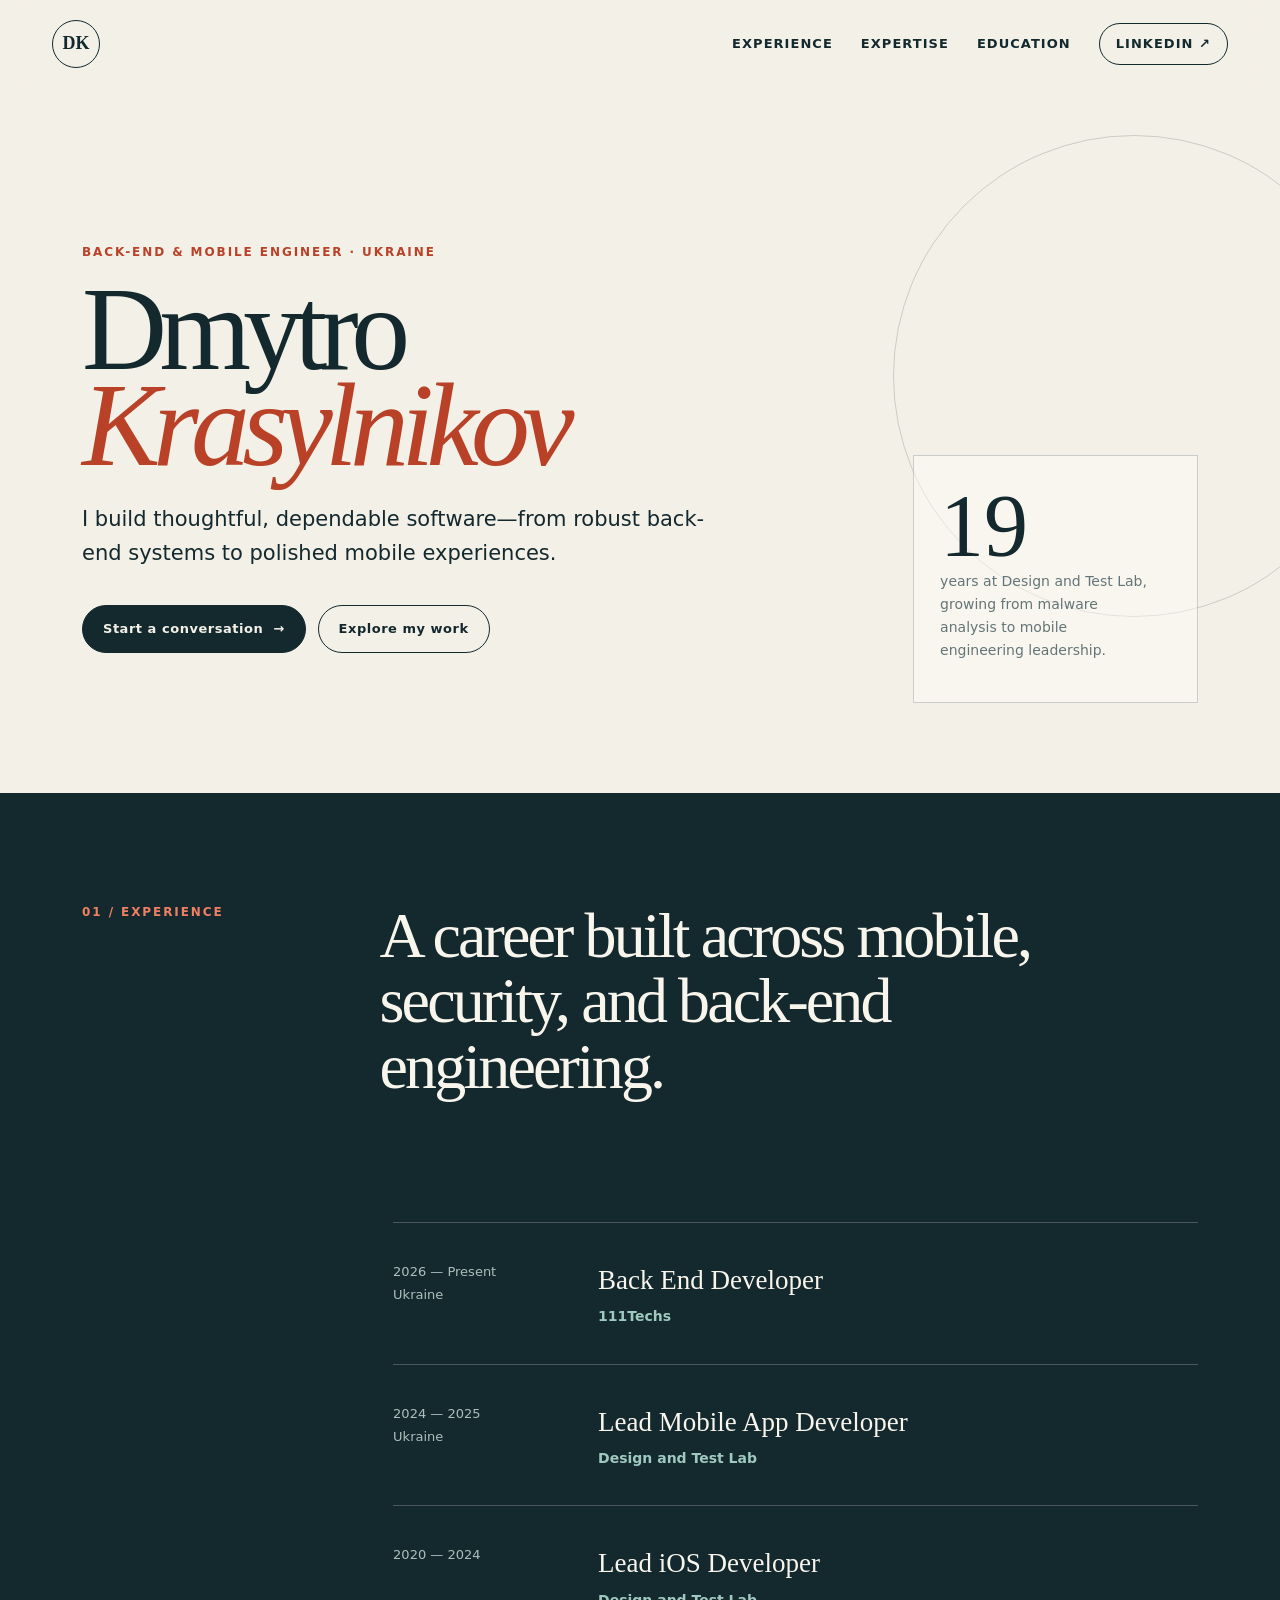
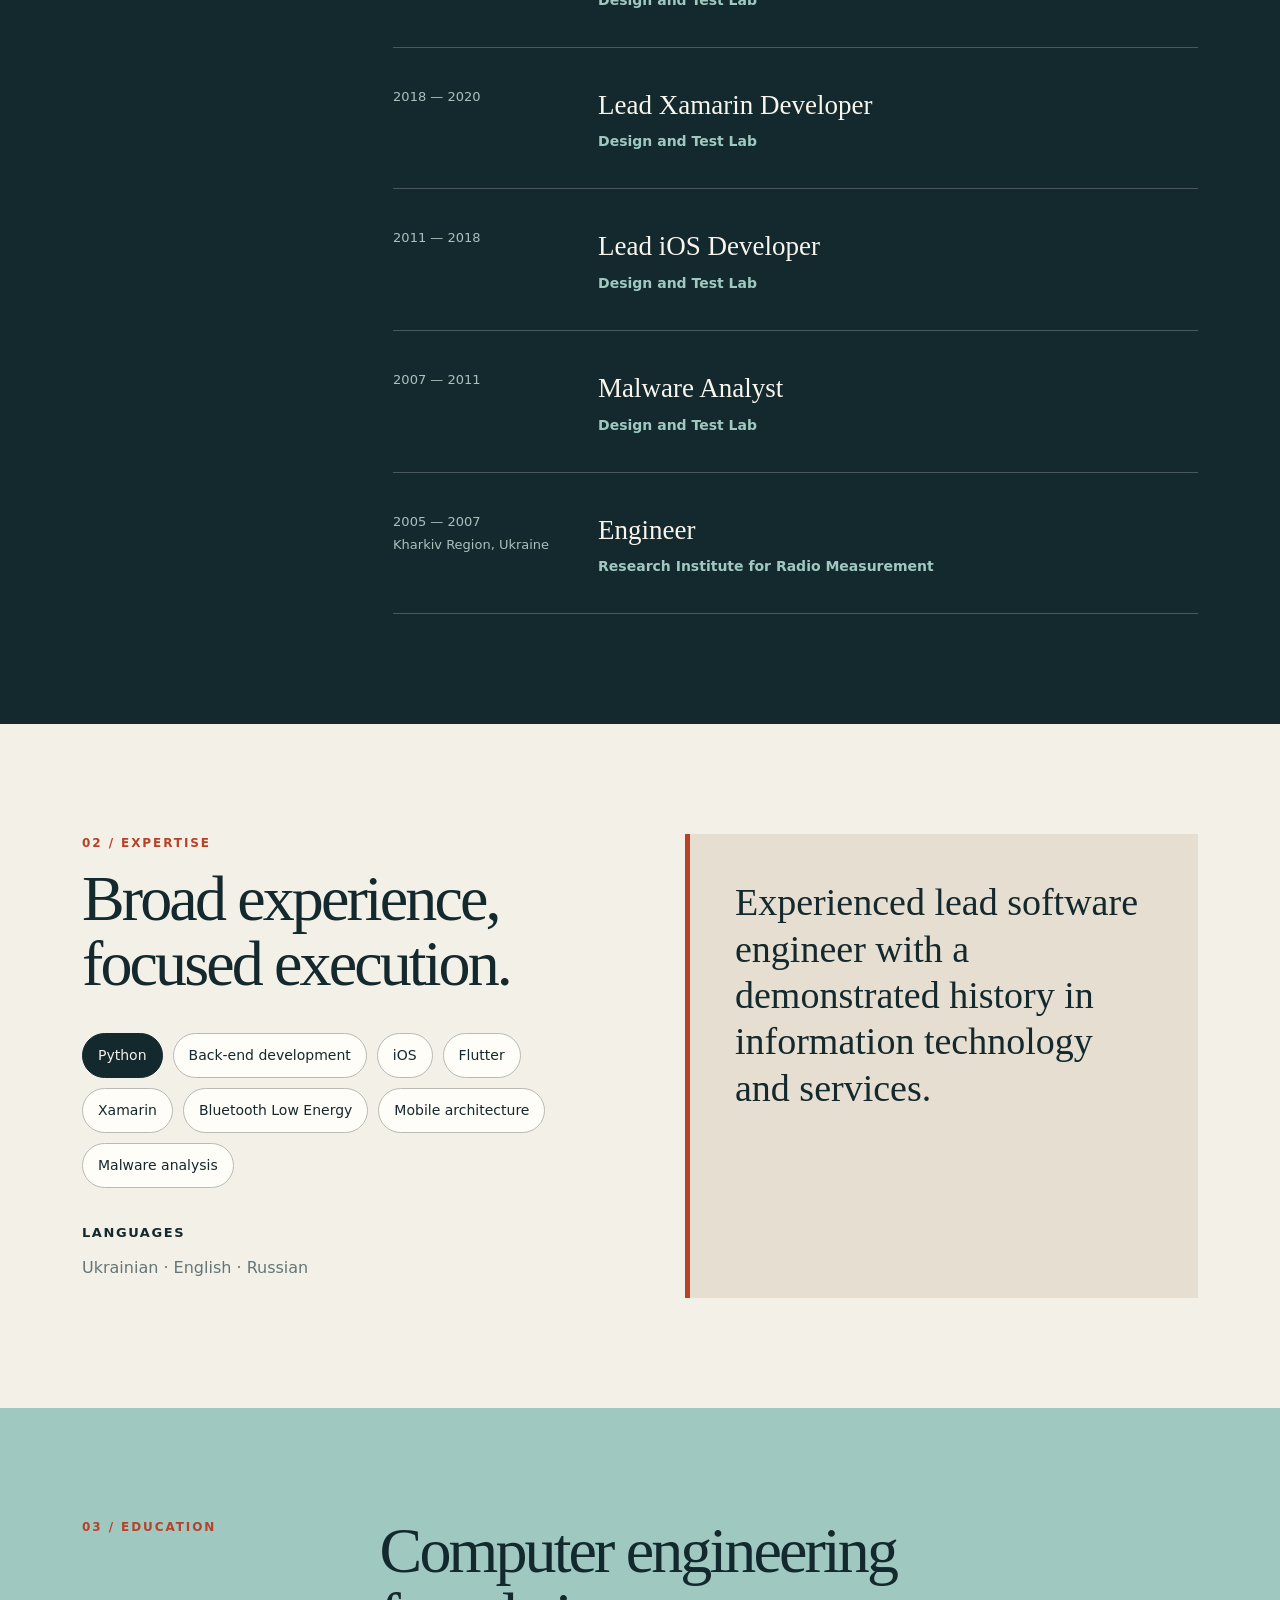
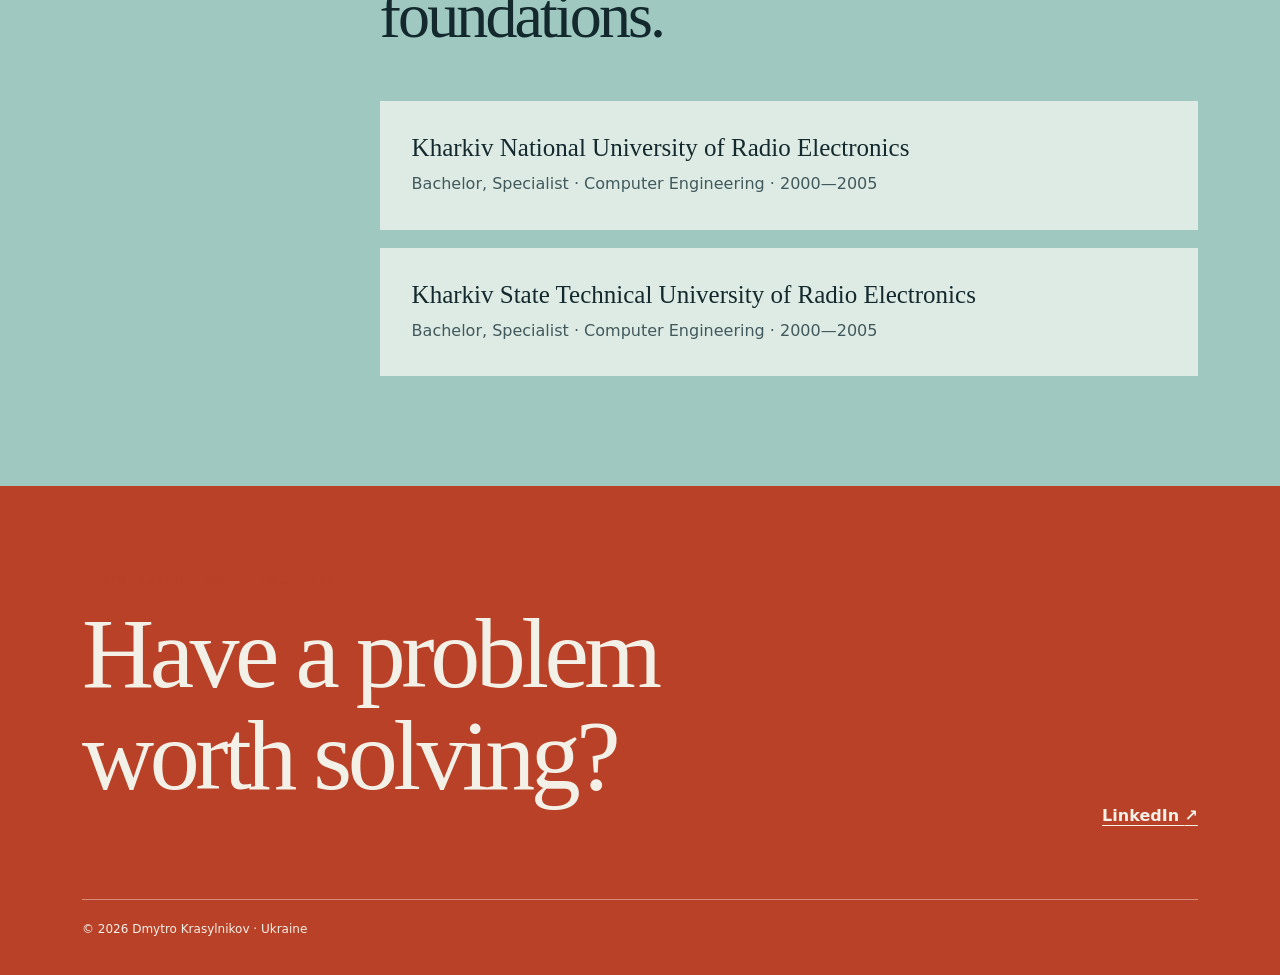
==== index.html @ 6c2ff536 "Remove private contact details" ====
<!doctype html>
<html lang="en">
<head>
  <meta charset="utf-8">
  <meta name="viewport" content="width=device-width, initial-scale=1">
  <meta name="description" content="Dmytro Krasylnikov — backend and mobile software engineer with more than two decades of experience.">
  <meta name="theme-color" content="#f3f0e8">
  <meta property="og:title" content="Dmytro Krasylnikov — Software Engineer">
  <meta property="og:description" content="Backend and mobile software engineer building dependable products and teams.">
  <meta property="og:type" content="website">
  <title>Dmytro Krasylnikov — Software Engineer</title>
  <style>
    :root {
      --ink: #14292d;
      --muted: #647578;
      --paper: #f3f0e8;
      --card: #fffdf7;
      --accent: #b84127;
      --accent-bright: #ef8064;
      --aqua: #9fc9c0;
      --line: #d9d7ce;
      --display: Georgia, "Times New Roman", serif;
      --body: Inter, ui-sans-serif, system-ui, -apple-system, BlinkMacSystemFont, "Segoe UI", sans-serif;
    }

    * { box-sizing: border-box; }
    html { scroll-behavior: smooth; }
    body {
      margin: 0;
      color: var(--ink);
      background: var(--paper);
      font-family: var(--body);
      line-height: 1.65;
    }
    ::selection { color: var(--paper); background: var(--ink); }
    a { color: inherit; }
    a:focus-visible { outline: 3px solid var(--accent); outline-offset: 4px; }
    .skip-link {
      position: fixed;
      z-index: 10;
      top: 12px;
      left: 12px;
      padding: 10px 16px;
      color: var(--paper);
      background: var(--ink);
      transform: translateY(-160%);
      transition: transform .2s ease;
    }
    .skip-link:focus { transform: translateY(0); }

    .site-header {
      position: sticky;
      z-index: 5;
      top: 0;
      display: flex;
      align-items: center;
      justify-content: space-between;
      max-width: 1240px;
      margin: auto;
      padding: 20px 32px;
      background: rgba(243, 240, 232, .88);
      border-bottom: 1px solid transparent;
      backdrop-filter: blur(14px);
      -webkit-backdrop-filter: blur(14px);
    }
    .monogram {
      display: grid;
      width: 48px;
      height: 48px;
      place-items: center;
      border: 1px solid var(--ink);
      border-radius: 50%;
      font-family: var(--display);
      font-size: 18px;
      font-weight: 700;
      text-decoration: none;
    }
    .monogram, nav a, .button, .footer-links a { transition: color .2s ease, background-color .2s ease, border-color .2s ease, transform .2s ease; }
    .monogram:hover { color: var(--paper); background: var(--ink); transform: rotate(-6deg); }
    nav { display: flex; align-items: center; gap: 28px; }
    nav a { font-size: 13px; font-weight: 700; letter-spacing: .08em; text-decoration: none; text-transform: uppercase; }
    nav a:not(.profile-link):hover { color: var(--accent); }
    .profile-link { padding: 9px 16px; border: 1px solid var(--ink); border-radius: 999px; }
    .profile-link:hover { color: var(--paper); background: var(--ink); }

    main { overflow: hidden; }
    section[id] { scroll-margin-top: 90px; }
    .hero {
      position: relative;
      display: grid;
      grid-template-columns: minmax(0, 1.45fr) minmax(280px, .55fr);
      gap: 80px;
      max-width: 1180px;
      min-height: 670px;
      margin: 34px auto 0;
      padding: 70px 32px 90px;
      align-items: center;
    }
    .hero::before {
      position: absolute;
      z-index: -1;
      top: 12px;
      right: -145px;
      width: 480px;
      height: 480px;
      border: 1px solid rgba(20, 41, 45, .18);
      border-radius: 50%;
      content: "";
    }
    .eyebrow { margin: 0 0 18px; color: var(--accent); font-size: 12px; font-weight: 800; letter-spacing: .16em; text-transform: uppercase; }
    h1, h2, h3, p { margin-top: 0; }
    h1 {
      max-width: 850px;
      margin-bottom: 28px;
      font-family: var(--display);
      font-size: clamp(58px, 9.2vw, 126px);
      font-weight: 400;
      letter-spacing: -.065em;
      line-height: .82;
    }
    h1 span { display: block; color: var(--accent); font-style: italic; }
    .intro { max-width: 650px; margin-bottom: 34px; font-size: clamp(17px, 2vw, 21px); }
    .hero-actions { display: flex; flex-wrap: wrap; gap: 12px; }
    .button {
      display: inline-flex;
      align-items: center;
      gap: 10px;
      min-height: 48px;
      padding: 0 20px;
      border: 1px solid var(--ink);
      border-radius: 999px;
      font-size: 13px;
      font-weight: 800;
      letter-spacing: .04em;
      text-decoration: none;
    }
    .button.primary { color: var(--paper); background: var(--ink); }
    .button:hover { color: var(--paper); background: var(--accent); border-color: var(--accent); transform: translateY(-2px); }
    .button.primary:hover { background: var(--accent); border-color: var(--accent); }
    .hero-note { align-self: end; padding: 26px; border: 1px solid rgba(20, 41, 45, .2); background: rgba(255, 253, 247, .45); }
    .hero-note .number { display: block; font-family: var(--display); font-size: 88px; line-height: 1; }
    .hero-note p { max-width: 210px; color: var(--muted); font-size: 14px; }

    .band { background: var(--ink); color: #f8f5ed; }
    .section { max-width: 1180px; margin: auto; padding: 110px 32px; }
    .section-heading { display: grid; grid-template-columns: .45fr 1.55fr; gap: 60px; margin-bottom: 70px; }
    .section-label { color: var(--accent); font-size: 12px; font-weight: 800; letter-spacing: .16em; text-transform: uppercase; }
    .band .section-label { color: var(--accent-bright); }
    h2 { max-width: 770px; font-family: var(--display); font-size: clamp(38px, 5vw, 68px); font-weight: 400; letter-spacing: -.045em; line-height: 1.02; }

    .timeline { margin-left: calc(22.5% + 60px); }
    .job {
      display: grid;
      grid-template-columns: 175px 1fr;
      gap: 30px;
      padding: 35px 0;
      border-top: 1px solid rgba(255,255,255,.22);
    }
    .job:last-child { border-bottom: 1px solid rgba(255,255,255,.22); }
    .job h3, .school h3 { text-wrap: balance; }
    .job time, .job .place { color: #abc0bd; font-size: 13px; }
    .job h3 { margin-bottom: 3px; font-family: var(--display); font-size: 27px; font-weight: 400; }
    .job p { margin-bottom: 0; color: #c7d2cf; }
    .job .company { color: var(--aqua); font-size: 14px; font-weight: 700; }

    .expertise { display: grid; grid-template-columns: 1fr 1fr; gap: 90px; }
    .expertise h2 { margin-bottom: 36px; }
    .skill-list { display: flex; flex-wrap: wrap; gap: 10px; padding: 0; list-style: none; }
    .skill-list li { padding: 10px 15px; border: 1px solid #b7bbb4; border-radius: 999px; background: var(--card); font-size: 14px; }
    .skill-list li:first-child { color: var(--paper); background: var(--ink); border-color: var(--ink); }
    .quote { padding: 45px; border-left: 5px solid var(--accent); background: #e6ded1; }
    .quote p { margin: 0; font-family: var(--display); font-size: clamp(24px, 3vw, 38px); line-height: 1.22; }
    .languages { margin-top: 34px; }
    .languages h3 { margin-bottom: 12px; font-size: 13px; letter-spacing: .12em; text-transform: uppercase; }
    .languages p { color: var(--muted); }

    .education { background: var(--aqua); }
    .education-grid { display: grid; grid-template-columns: .45fr 1.55fr; gap: 60px; }
    .schools { display: grid; gap: 18px; }
    .school { padding: 32px; background: rgba(255,253,247,.65); }
    .school h3 { margin-bottom: 8px; font-family: var(--display); font-size: 25px; font-weight: 400; line-height: 1.2; }
    .school p { margin-bottom: 0; color: #42595c; }

    footer { padding: 85px 32px 35px; color: var(--paper); background: var(--accent); }
    .footer-inner { display: grid; grid-template-columns: 1fr auto; gap: 50px; max-width: 1116px; margin: auto; align-items: end; }
    footer h2 { max-width: 780px; margin-bottom: 22px; font-size: clamp(48px, 8vw, 100px); }
    .footer-links { display: grid; gap: 12px; text-align: right; }
    .footer-links a { font-weight: 700; text-underline-offset: 4px; }
    .footer-links a:hover { text-decoration-thickness: 3px; }
    .copyright { max-width: 1116px; margin: 70px auto 0; padding-top: 20px; border-top: 1px solid rgba(255,255,255,.4); font-size: 12px; }

    @media (max-width: 760px) {
      .site-header { padding: 20px; }
      nav a:not(.profile-link) { display: none; }
      .hero { grid-template-columns: 1fr; gap: 24px; min-height: auto; margin-top: 0; padding: 65px 20px 80px; }
      .hero::before { top: 40px; right: -270px; }
      h1 { font-size: clamp(55px, 21vw, 86px); }
      .hero-note { display: flex; align-items: center; gap: 18px; padding: 20px; }
      .hero-note .number { font-size: 65px; }
      .hero-note p { margin: 0; }
      .section { padding: 75px 20px; }
      .section-heading, .education-grid, .expertise { grid-template-columns: 1fr; gap: 22px; }
      .timeline { margin-left: 0; }
      .job { grid-template-columns: 1fr; gap: 8px; }
      .quote { padding: 30px; }
      footer { padding-inline: 20px; }
      .footer-inner { grid-template-columns: 1fr; }
      .footer-links { text-align: left; }
    }

    @media (prefers-reduced-motion: reduce) {
      html { scroll-behavior: auto; }
      *, *::before, *::after { transition-duration: .01ms !important; }
    }

    @media (prefers-contrast: more) {
      :root { --muted: #42575a; --line: #9b9d96; }
      .hero-note, .skill-list li, .profile-link { border-width: 2px; }
    }

    @media print {
      @page { margin: 16mm; }
      body { color: #000; background: #fff; font-size: 10pt; }
      .site-header, .hero-actions, footer { display: none; }
      .hero, .section { max-width: none; min-height: 0; padding: 18px 0; }
      .hero { grid-template-columns: 1fr auto; margin: 0; }
      .hero::before { display: none; }
      h1 { font-size: 52pt; }
      h2 { font-size: 25pt; }
      .band, .education { color: #000; background: #fff; }
      .section-heading { margin-bottom: 20px; }
      .job { break-inside: avoid; padding: 12px 0; border-color: #aaa; }
      .job time, .job .place, .job p, .job .company { color: #222; }
      .quote, .school { break-inside: avoid; background: #eee; }
    }
  </style>
</head>
<body>
  <a class="skip-link" href="#main-content">Skip to main content</a>
  <header class="site-header">
    <a class="monogram" href="#main-content" aria-label="Back to top">DK</a>
    <nav aria-label="Primary navigation">
      <a href="#experience">Experience</a>
      <a href="#expertise">Expertise</a>
      <a href="#education">Education</a>
      <a class="profile-link" href="https://www.linkedin.com/in/dmytro-krasylnikov-5a0763a7" rel="me">LinkedIn ↗</a>
    </nav>
  </header>

  <main id="main-content">
    <section class="hero" aria-labelledby="hero-title">
      <div>
        <p class="eyebrow">Back-end &amp; mobile engineer · Ukraine</p>
        <h1 id="hero-title">Dmytro <span>Krasylnikov</span></h1>
        <p class="intro">I build thoughtful, dependable software—from robust back-end systems to polished mobile experiences.</p>
        <div class="hero-actions">
          <a class="button primary" href="https://www.linkedin.com/in/dmytro-krasylnikov-5a0763a7">Start a conversation <span aria-hidden="true">→</span></a>
          <a class="button" href="#experience">Explore my work</a>
        </div>
      </div>
      <aside class="hero-note" aria-label="Years of experience">
        <span class="number" aria-hidden="true">19</span>
        <p>years at Design and Test Lab, growing from malware analysis to mobile engineering leadership.</p>
      </aside>
    </section>

    <section class="band" id="experience" aria-labelledby="experience-title">
      <div class="section">
        <div class="section-heading">
          <p class="section-label">01 / Experience</p>
          <h2 id="experience-title">A career built across mobile, security, and back-end engineering.</h2>
        </div>
        <div class="timeline">
          <article class="job">
            <div><time datetime="2026-01">2026 — Present</time><div class="place">Ukraine</div></div>
            <div><h3>Back End Developer</h3><p class="company">111Techs</p></div>
          </article>
          <article class="job">
            <div><time datetime="2024-01">2024 — 2025</time><div class="place">Ukraine</div></div>
            <div><h3>Lead Mobile App Developer</h3><p class="company">Design and Test Lab</p></div>
          </article>
          <article class="job">
            <div><time datetime="2020-06">2020 — 2024</time></div>
            <div><h3>Lead iOS Developer</h3><p class="company">Design and Test Lab</p></div>
          </article>
          <article class="job">
            <div><time datetime="2018-11">2018 — 2020</time></div>
            <div><h3>Lead Xamarin Developer</h3><p class="company">Design and Test Lab</p></div>
          </article>
          <article class="job">
            <div><time datetime="2011-08">2011 — 2018</time></div>
            <div><h3>Lead iOS Developer</h3><p class="company">Design and Test Lab</p></div>
          </article>
          <article class="job">
            <div><time datetime="2007-01">2007 — 2011</time></div>
            <div><h3>Malware Analyst</h3><p class="company">Design and Test Lab</p></div>
          </article>
          <article class="job">
            <div><time datetime="2005-08">2005 — 2007</time><div class="place">Kharkiv Region, Ukraine</div></div>
            <div><h3>Engineer</h3><p class="company">Research Institute for Radio Measurement</p></div>
          </article>
        </div>
      </div>
    </section>

    <section class="section expertise" id="expertise" aria-labelledby="expertise-title">
      <div>
        <p class="section-label">02 / Expertise</p>
        <h2 id="expertise-title">Broad experience, focused execution.</h2>
        <ul class="skill-list" aria-label="Top skills">
          <li>Python</li><li>Back-end development</li><li>iOS</li><li>Flutter</li><li>Xamarin</li><li>Bluetooth Low Energy</li><li>Mobile architecture</li><li>Malware analysis</li>
        </ul>
        <div class="languages">
          <h3>Languages</h3>
          <p>Ukrainian · English · Russian</p>
        </div>
      </div>
      <div class="quote" aria-label="Professional summary">
        <p>Experienced lead software engineer with a demonstrated history in information technology and services.</p>
      </div>
    </section>

    <section class="education" id="education" aria-labelledby="education-title">
      <div class="section education-grid">
        <p class="section-label">03 / Education</p>
        <div>
          <h2 id="education-title">Computer engineering foundations.</h2>
          <div class="schools">
            <article class="school">
              <h3>Kharkiv National University of Radio Electronics</h3>
              <p>Bachelor, Specialist · Computer Engineering · 2000—2005</p>
            </article>
            <article class="school">
              <h3>Kharkiv State Technical University of Radio Electronics</h3>
              <p>Bachelor, Specialist · Computer Engineering · 2000—2005</p>
            </article>
          </div>
        </div>
      </div>
    </section>
  </main>

  <footer>
    <div class="footer-inner">
      <div>
        <p class="section-label">Let’s build something solid.</p>
        <h2>Have a problem worth solving?</h2>
      </div>
      <div class="footer-links">
        <a href="https://www.linkedin.com/in/dmytro-krasylnikov-5a0763a7" rel="me">LinkedIn <span aria-hidden="true">↗</span></a>
      </div>
    </div>
    <p class="copyright">© 2026 Dmytro Krasylnikov · Ukraine</p>
  </footer>
</body>
</html>
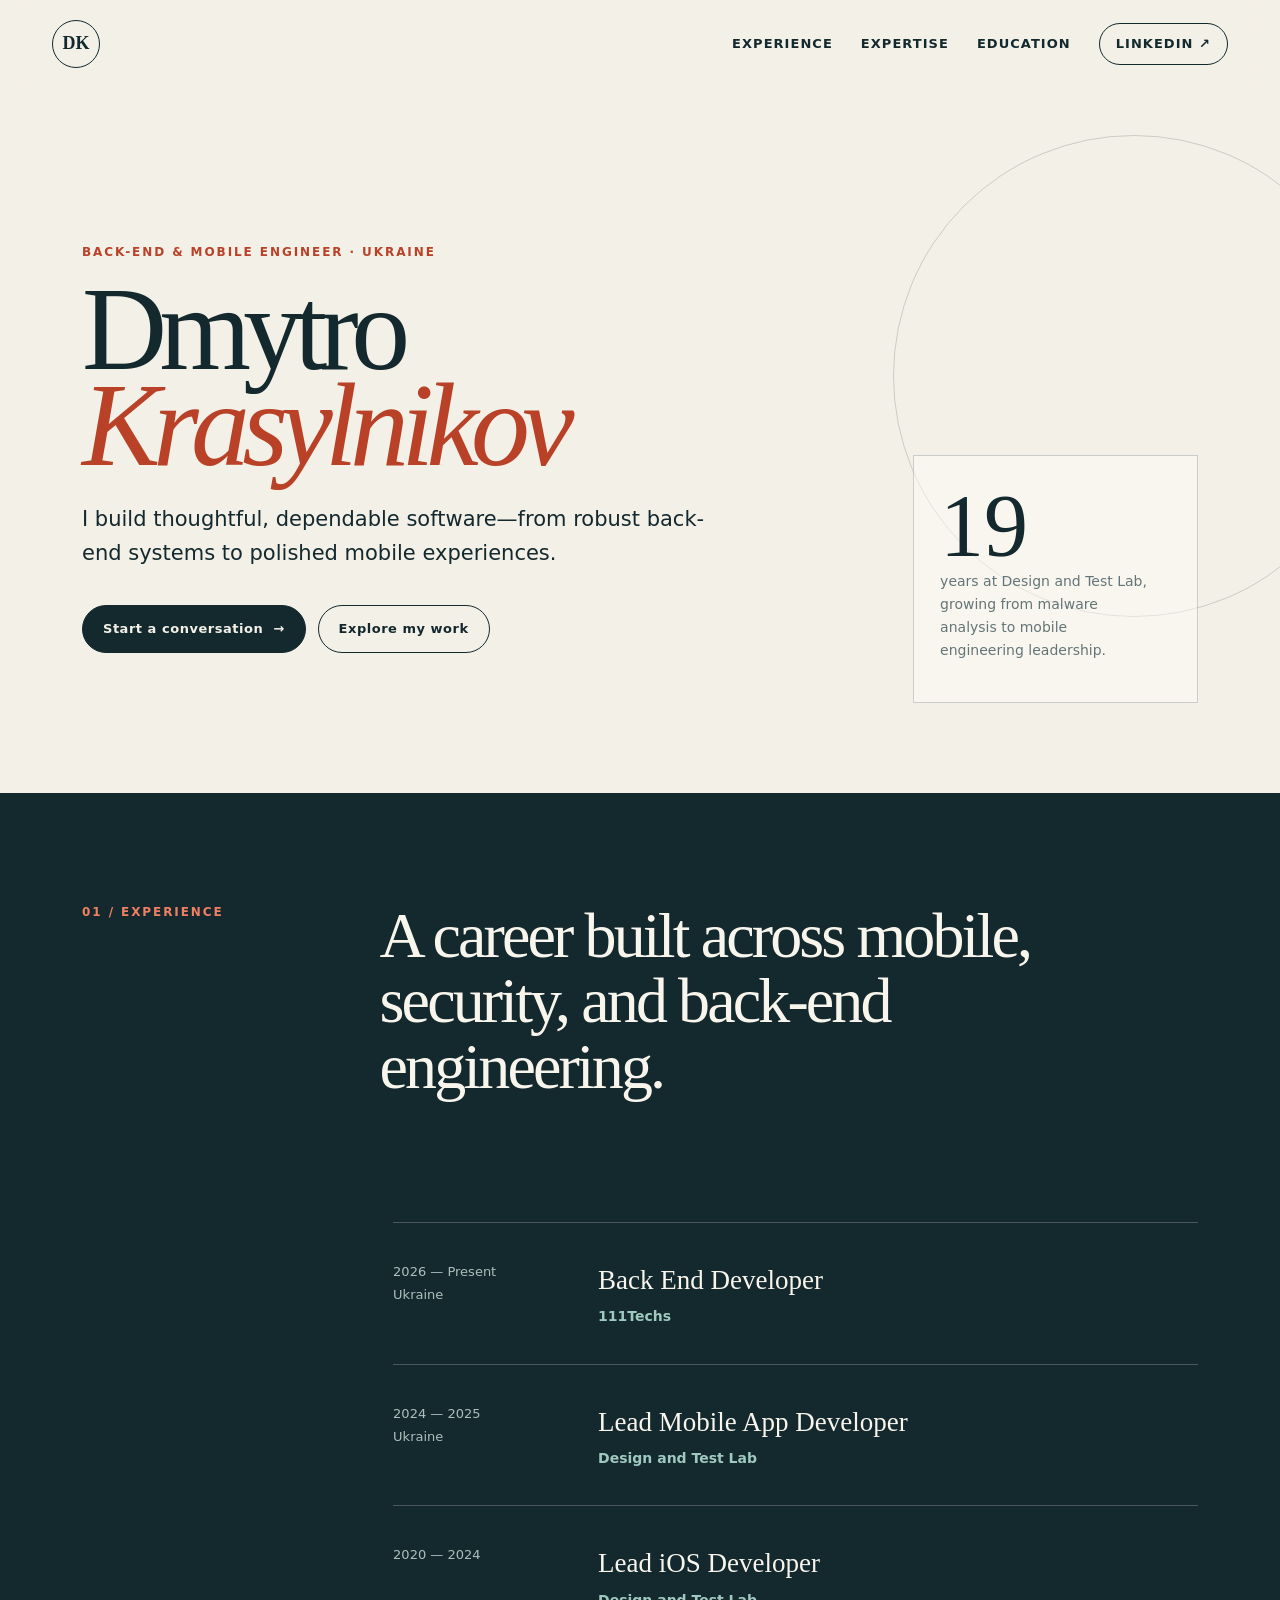
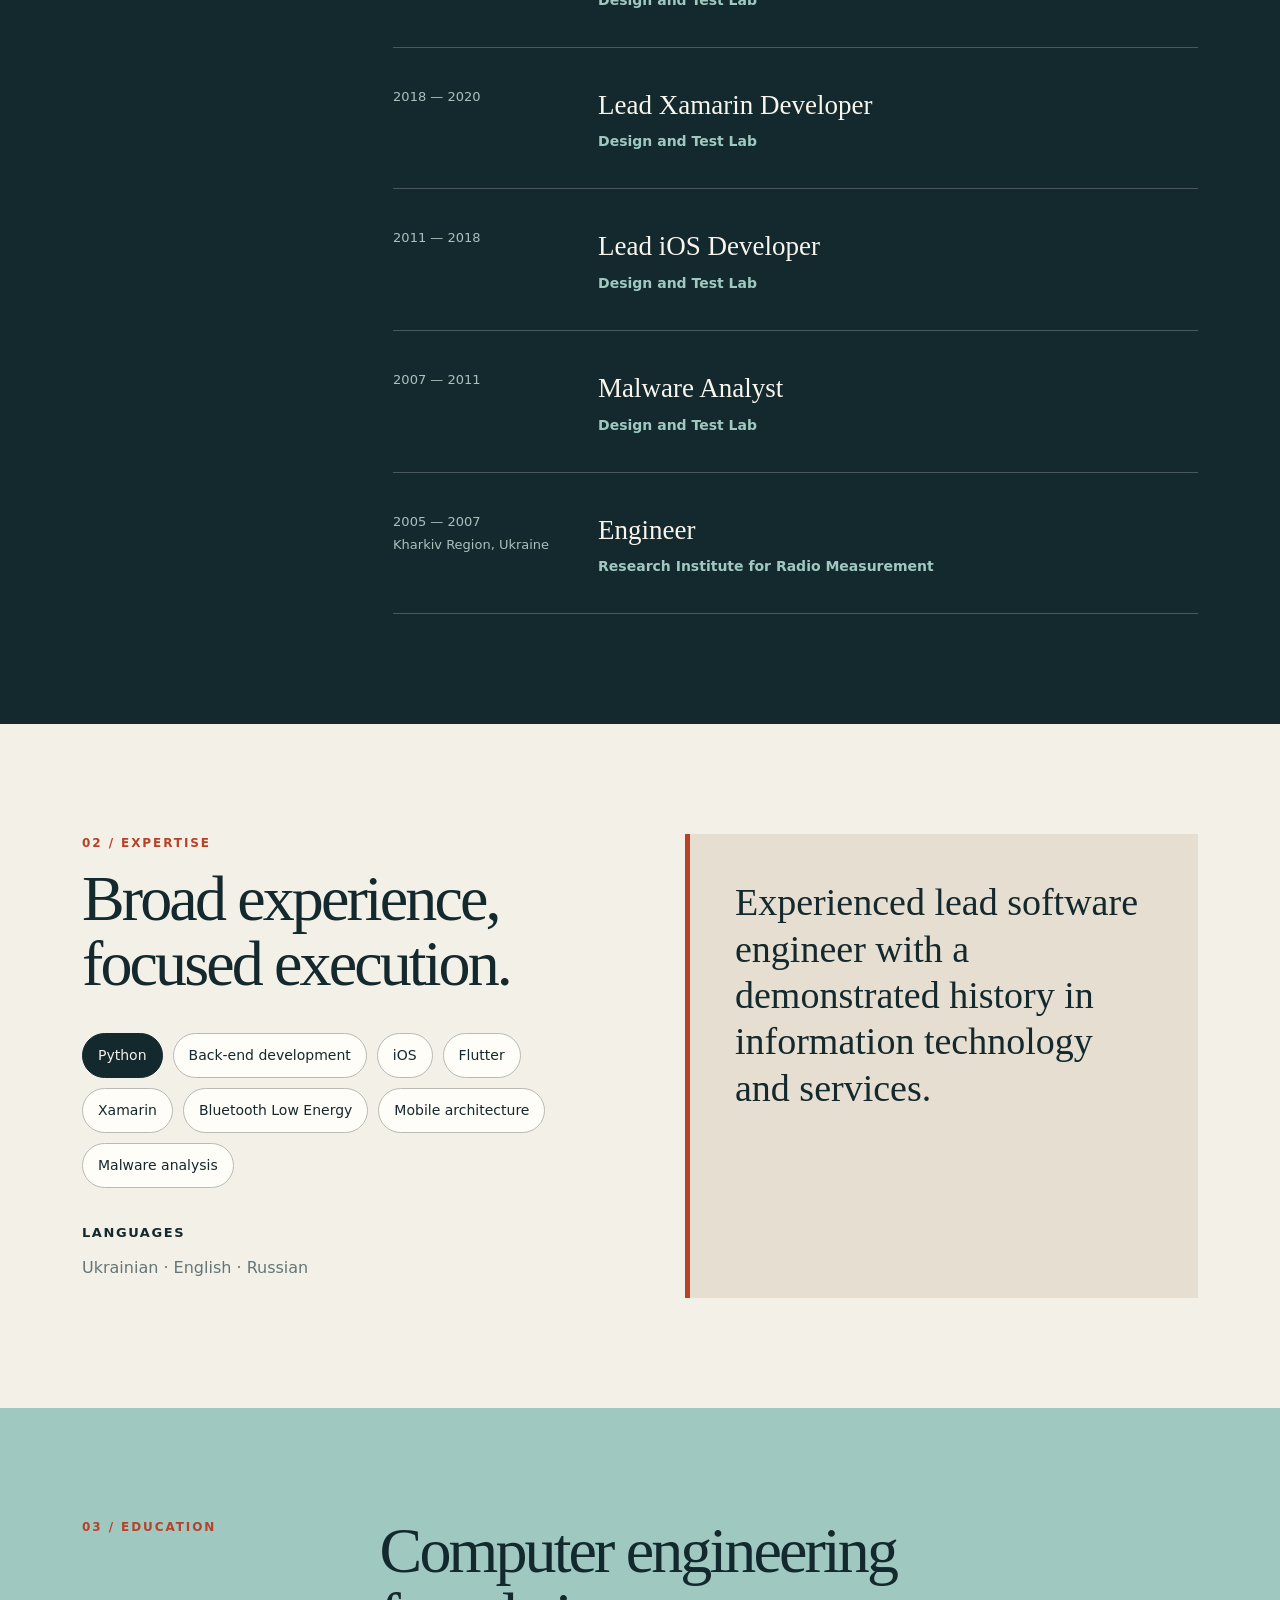
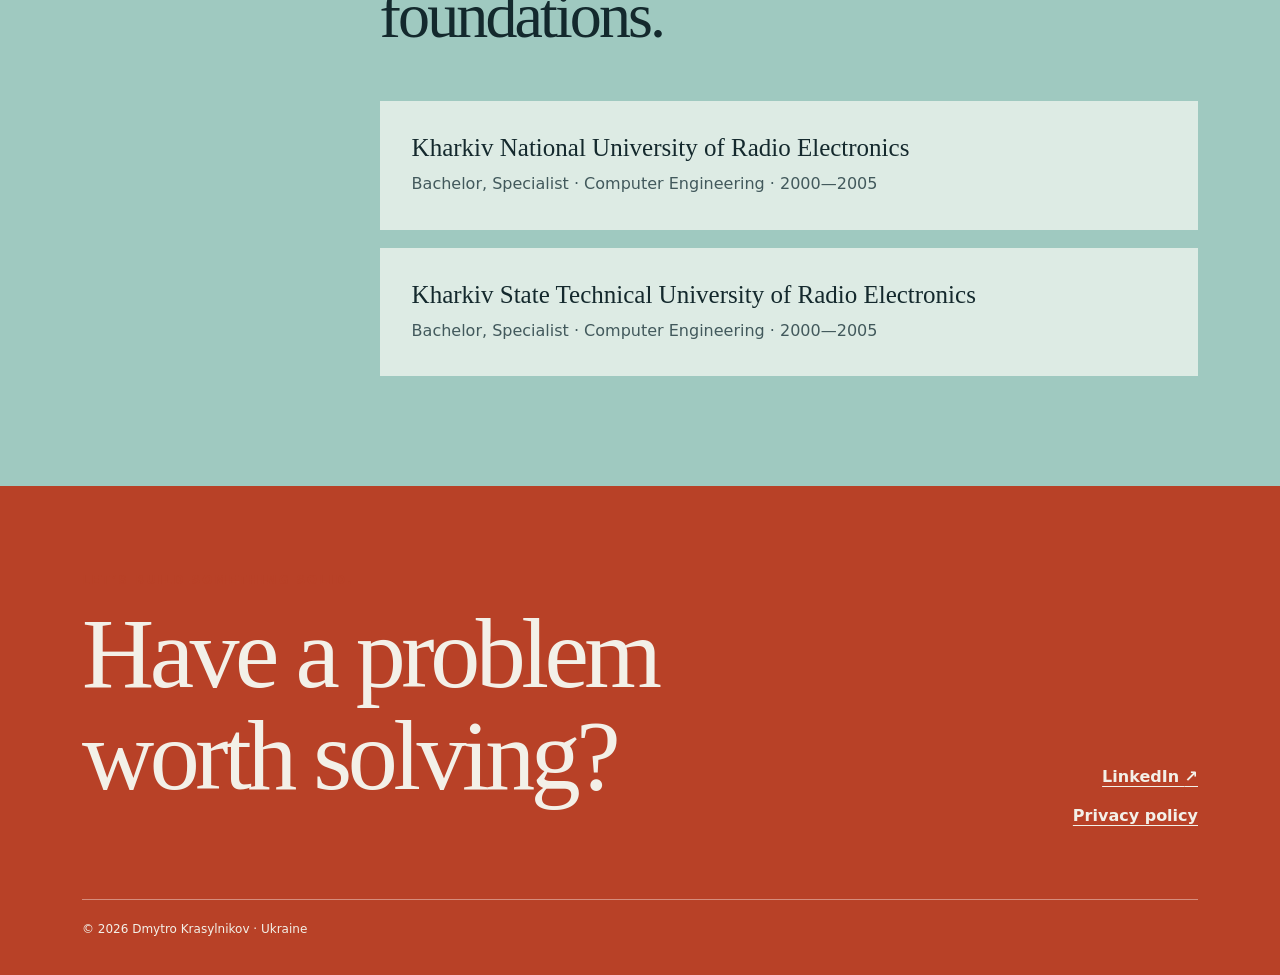
==== commit 49774d90: "Clarify portfolio privacy practices" ====
--- a/index.html
+++ b/index.html
@@ -4,6 +4,7 @@
   <meta charset="utf-8">
   <meta name="viewport" content="width=device-width, initial-scale=1">
   <meta name="description" content="Dmytro Krasylnikov — backend and mobile software engineer with more than two decades of experience.">
+  <meta name="referrer" content="no-referrer">
   <meta name="theme-color" content="#f3f0e8">
   <meta property="og:title" content="Dmytro Krasylnikov — Software Engineer">
   <meta property="og:description" content="Backend and mobile software engineer building dependable products and teams.">
@@ -243,7 +244,7 @@
       <a href="#experience">Experience</a>
       <a href="#expertise">Expertise</a>
       <a href="#education">Education</a>
-      <a class="profile-link" href="https://www.linkedin.com/in/dmytro-krasylnikov-5a0763a7" rel="me">LinkedIn ↗</a>
+      <a class="profile-link" href="https://www.linkedin.com/in/dmytro-krasylnikov-5a0763a7" rel="me noreferrer">LinkedIn ↗</a>
     </nav>
   </header>
 
@@ -254,7 +255,7 @@
         <h1 id="hero-title">Dmytro <span>Krasylnikov</span></h1>
         <p class="intro">I build thoughtful, dependable software—from robust back-end systems to polished mobile experiences.</p>
         <div class="hero-actions">
-          <a class="button primary" href="https://www.linkedin.com/in/dmytro-krasylnikov-5a0763a7">Start a conversation <span aria-hidden="true">→</span></a>
+          <a class="button primary" href="https://www.linkedin.com/in/dmytro-krasylnikov-5a0763a7" rel="noreferrer">Start a conversation <span aria-hidden="true">→</span></a>
           <a class="button" href="#experience">Explore my work</a>
         </div>
       </div>
@@ -347,7 +348,8 @@
         <h2>Have a problem worth solving?</h2>
       </div>
       <div class="footer-links">
-        <a href="https://www.linkedin.com/in/dmytro-krasylnikov-5a0763a7" rel="me">LinkedIn <span aria-hidden="true">↗</span></a>
+        <a href="https://www.linkedin.com/in/dmytro-krasylnikov-5a0763a7" rel="me noreferrer">LinkedIn <span aria-hidden="true">↗</span></a>
+        <a href="privacy.html">Privacy policy</a>
       </div>
     </div>
     <p class="copyright">© 2026 Dmytro Krasylnikov · Ukraine</p>
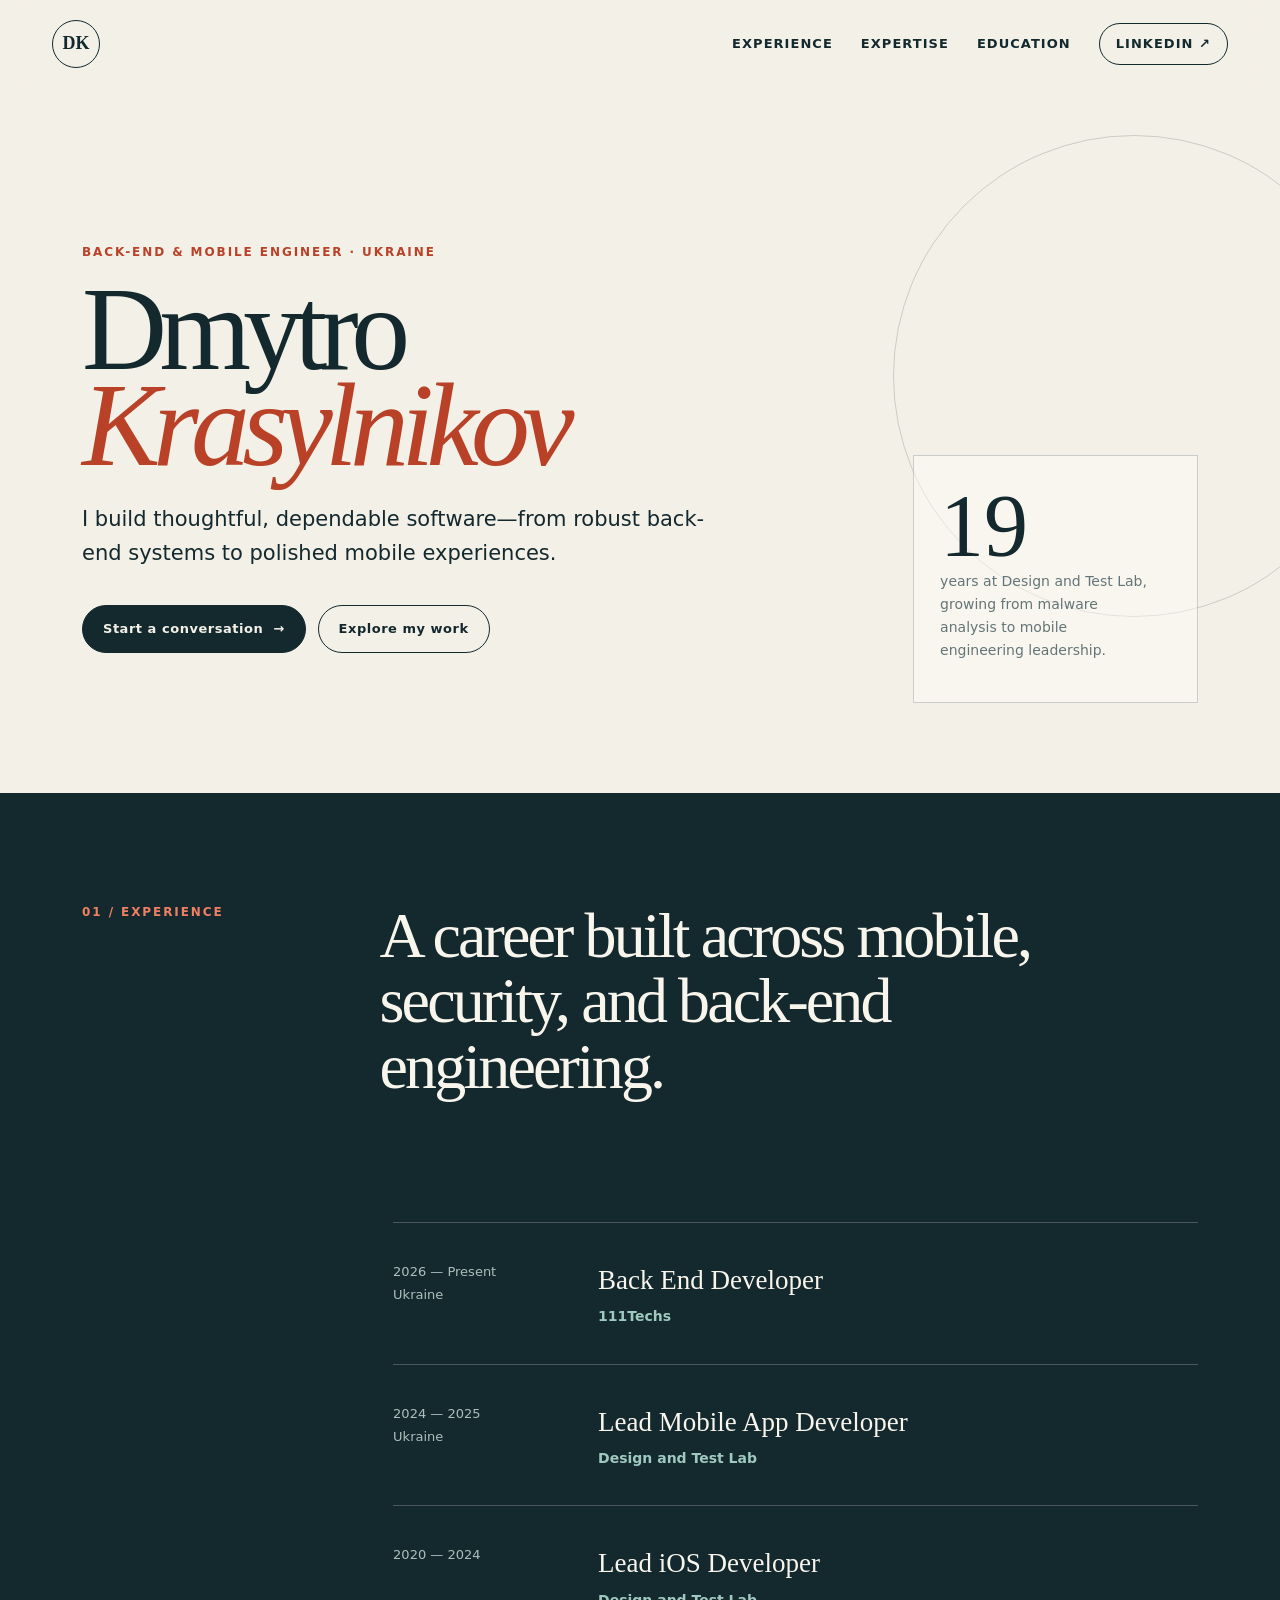
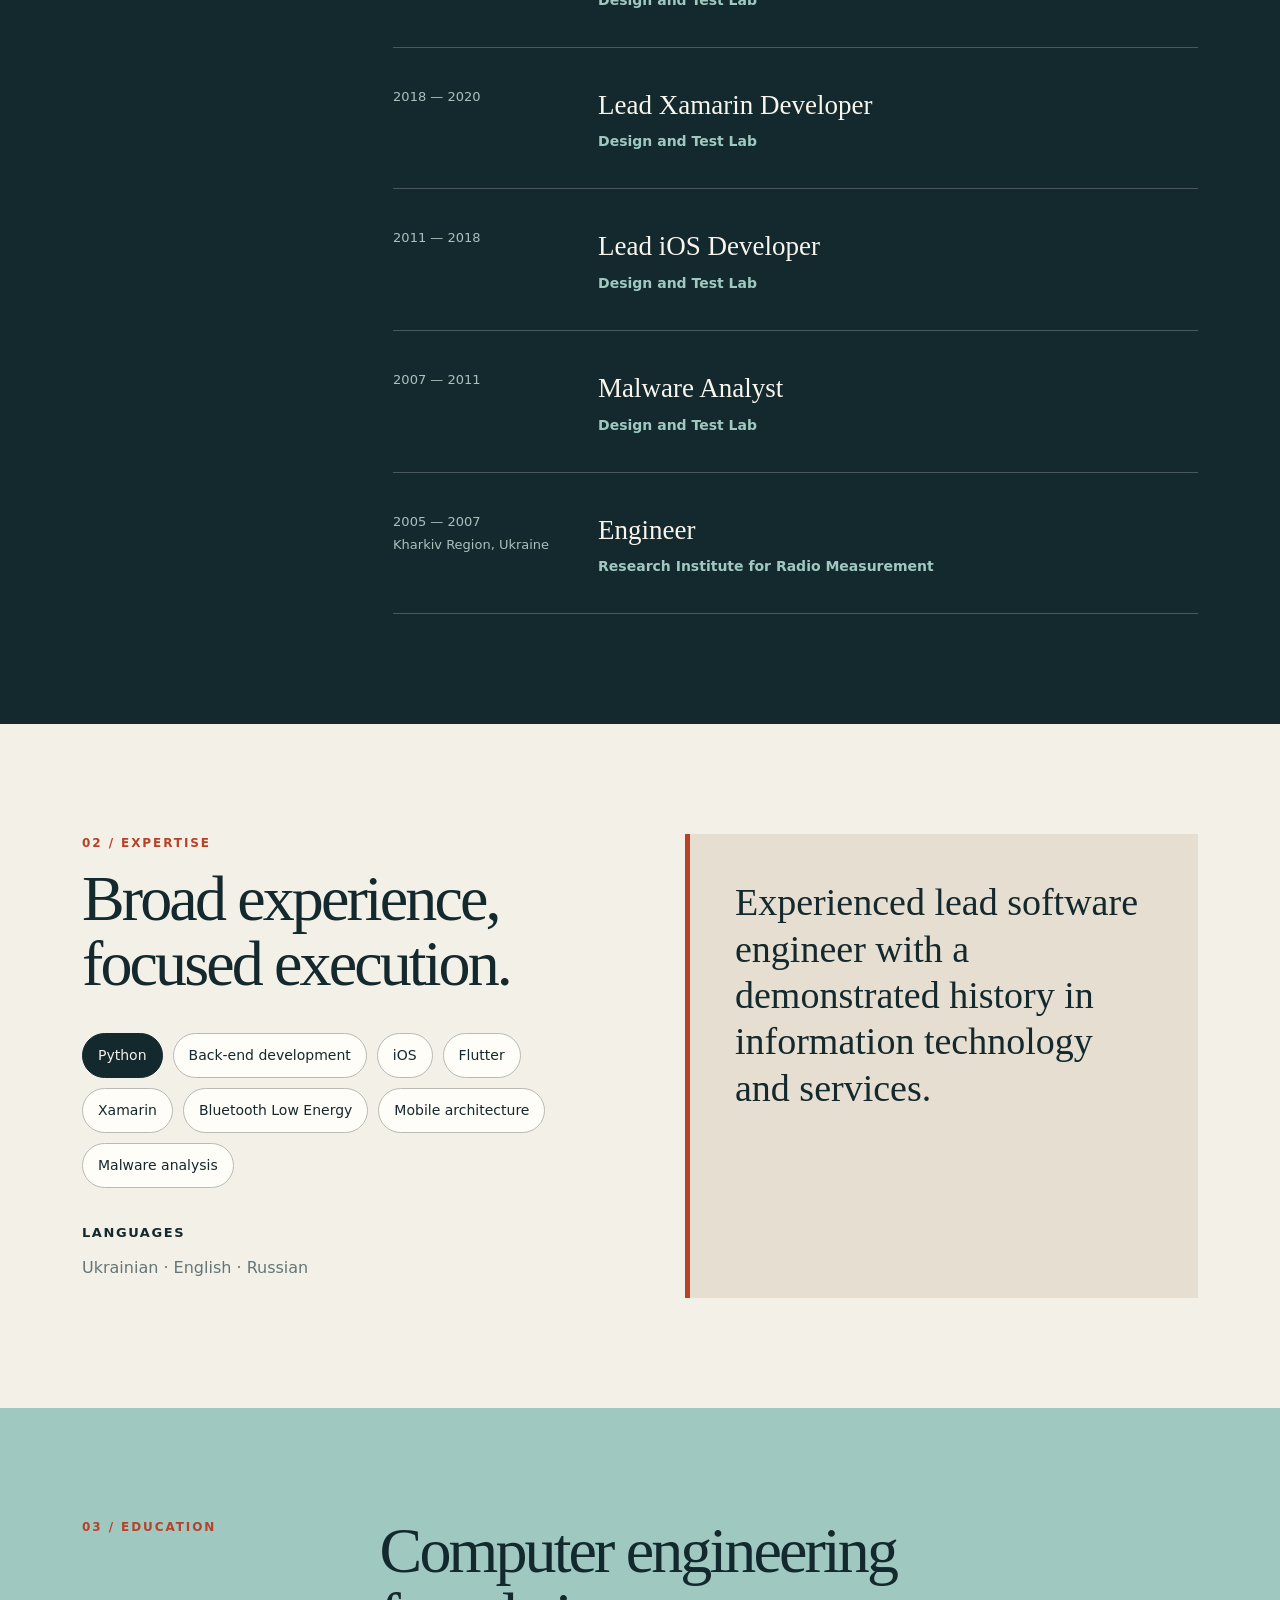
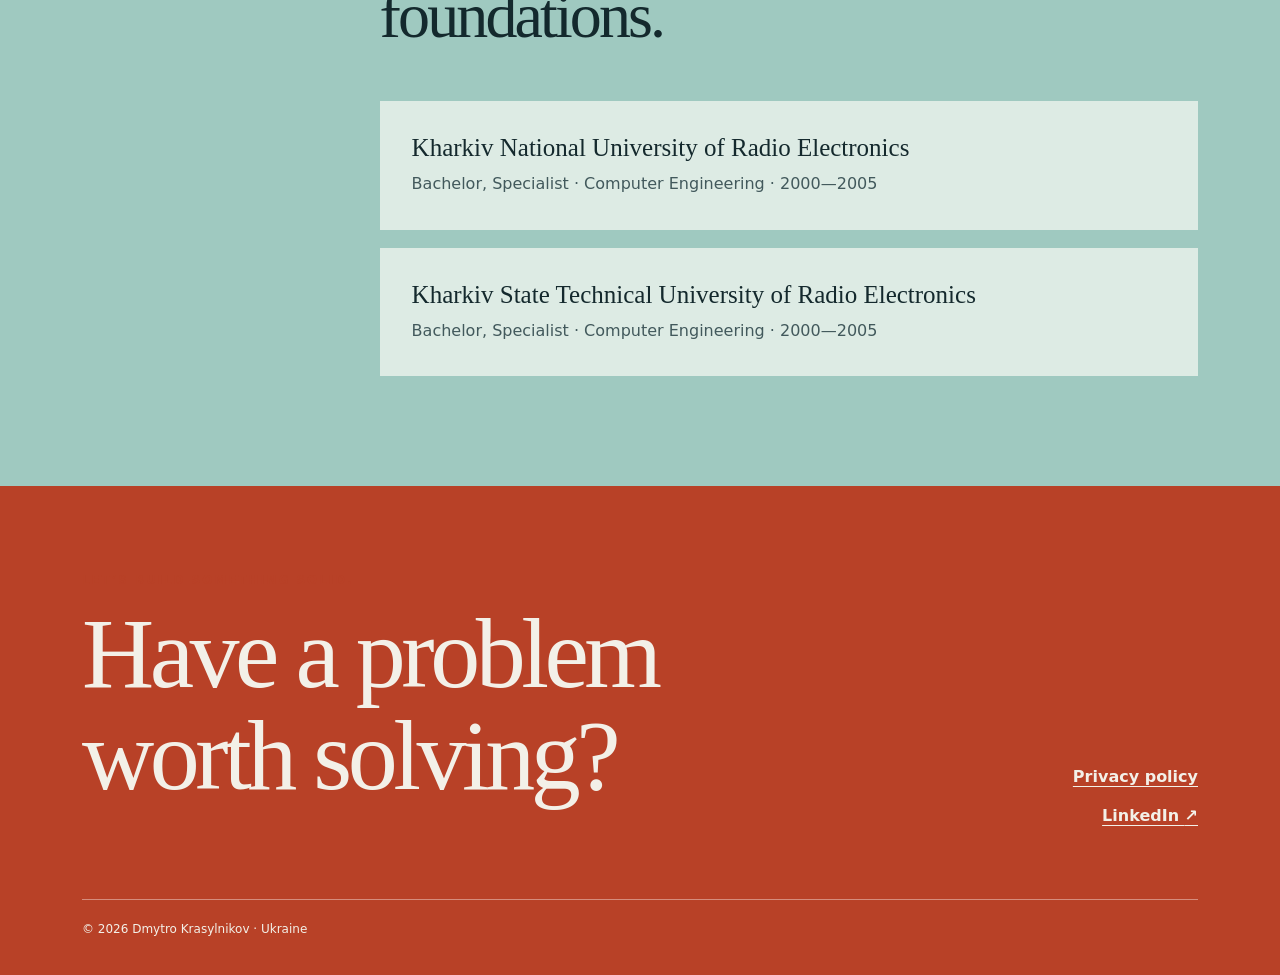
==== commit e4d9a713: "Add portfolio privacy policy and footer link" ====
--- a/index.html
+++ b/index.html
@@ -4,7 +4,6 @@
   <meta charset="utf-8">
   <meta name="viewport" content="width=device-width, initial-scale=1">
   <meta name="description" content="Dmytro Krasylnikov — backend and mobile software engineer with more than two decades of experience.">
-  <meta name="referrer" content="no-referrer">
   <meta name="theme-color" content="#f3f0e8">
   <meta property="og:title" content="Dmytro Krasylnikov — Software Engineer">
   <meta property="og:description" content="Backend and mobile software engineer building dependable products and teams.">
@@ -244,7 +243,7 @@
       <a href="#experience">Experience</a>
       <a href="#expertise">Expertise</a>
       <a href="#education">Education</a>
-      <a class="profile-link" href="https://www.linkedin.com/in/dmytro-krasylnikov-5a0763a7" rel="me noreferrer">LinkedIn ↗</a>
+      <a class="profile-link" href="https://www.linkedin.com/in/dmytro-krasylnikov-5a0763a7" rel="me">LinkedIn ↗</a>
     </nav>
   </header>
 
@@ -255,7 +254,7 @@
         <h1 id="hero-title">Dmytro <span>Krasylnikov</span></h1>
         <p class="intro">I build thoughtful, dependable software—from robust back-end systems to polished mobile experiences.</p>
         <div class="hero-actions">
-          <a class="button primary" href="https://www.linkedin.com/in/dmytro-krasylnikov-5a0763a7" rel="noreferrer">Start a conversation <span aria-hidden="true">→</span></a>
+          <a class="button primary" href="https://www.linkedin.com/in/dmytro-krasylnikov-5a0763a7">Start a conversation <span aria-hidden="true">→</span></a>
           <a class="button" href="#experience">Explore my work</a>
         </div>
       </div>
@@ -348,8 +347,8 @@
         <h2>Have a problem worth solving?</h2>
       </div>
       <div class="footer-links">
-        <a href="https://www.linkedin.com/in/dmytro-krasylnikov-5a0763a7" rel="me noreferrer">LinkedIn <span aria-hidden="true">↗</span></a>
         <a href="privacy.html">Privacy policy</a>
+        <a href="https://www.linkedin.com/in/dmytro-krasylnikov-5a0763a7" rel="me">LinkedIn <span aria-hidden="true">↗</span></a>
       </div>
     </div>
     <p class="copyright">© 2026 Dmytro Krasylnikov · Ukraine</p>
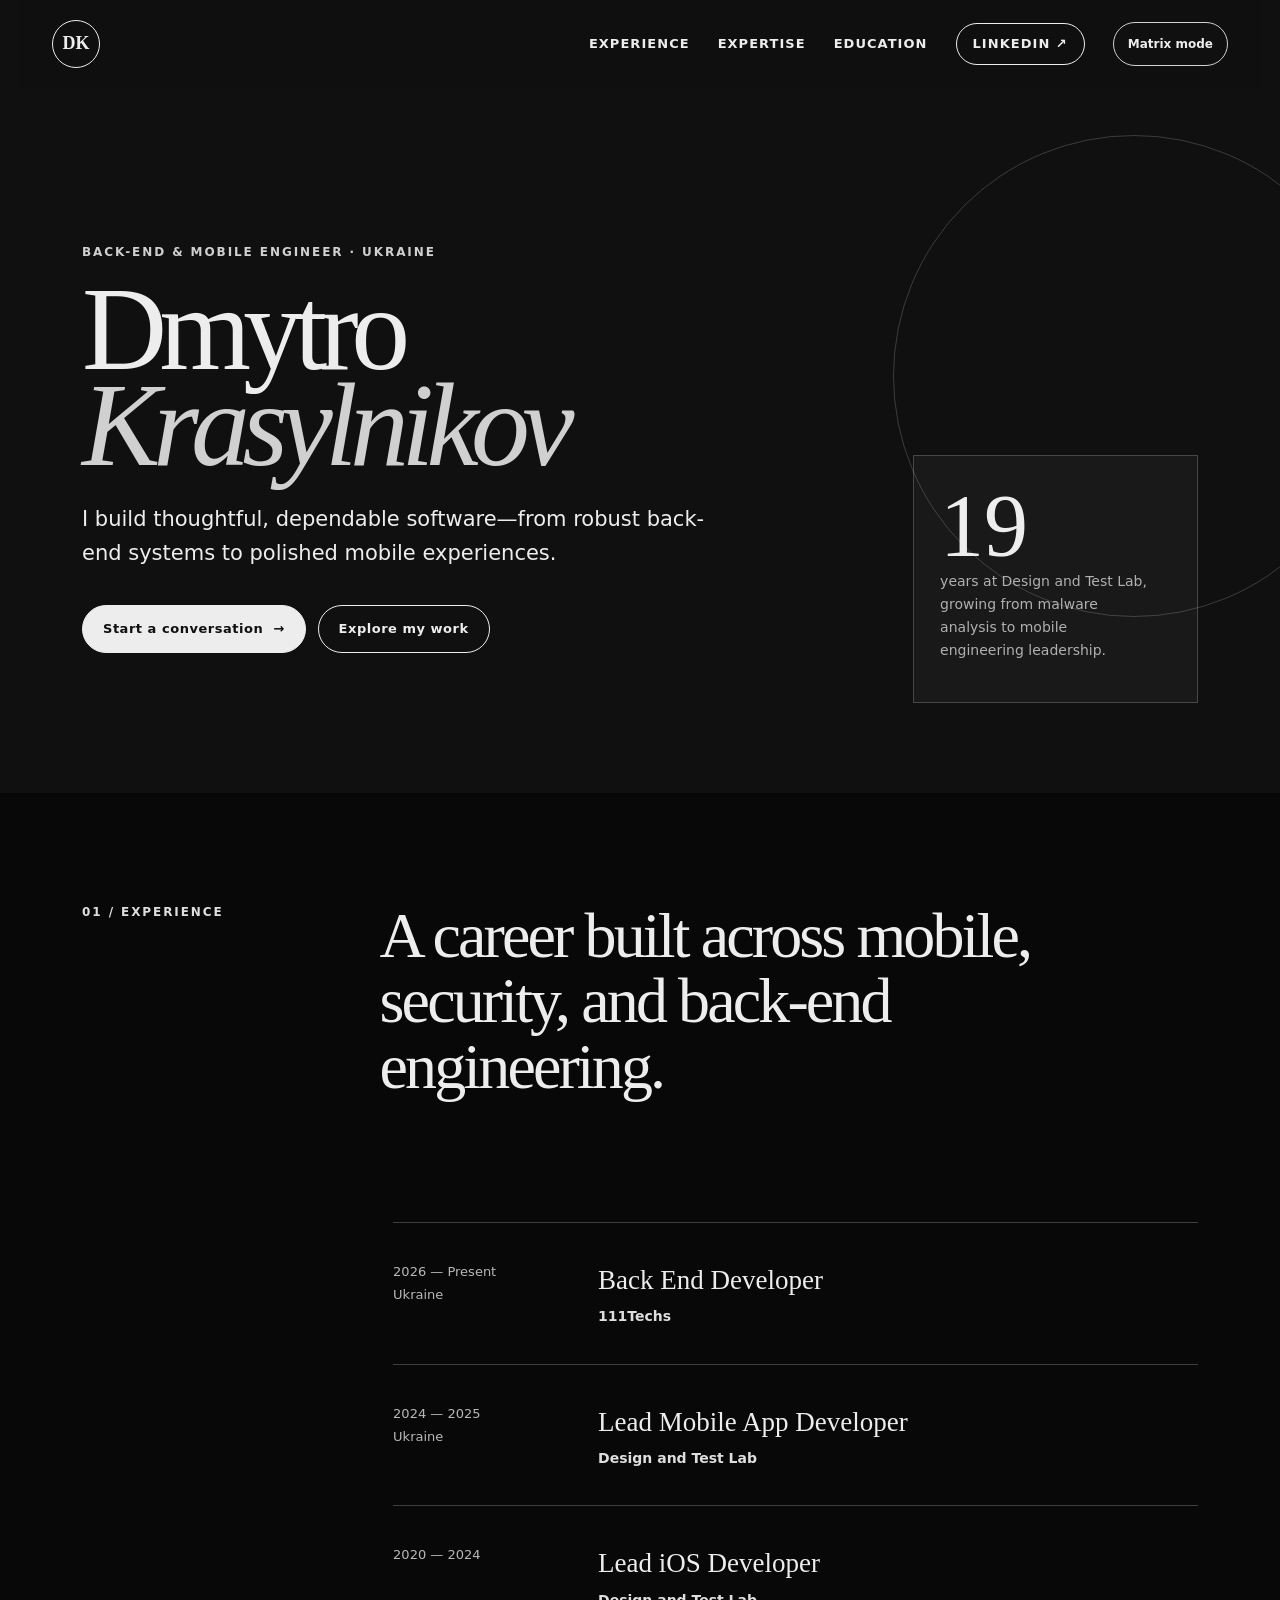
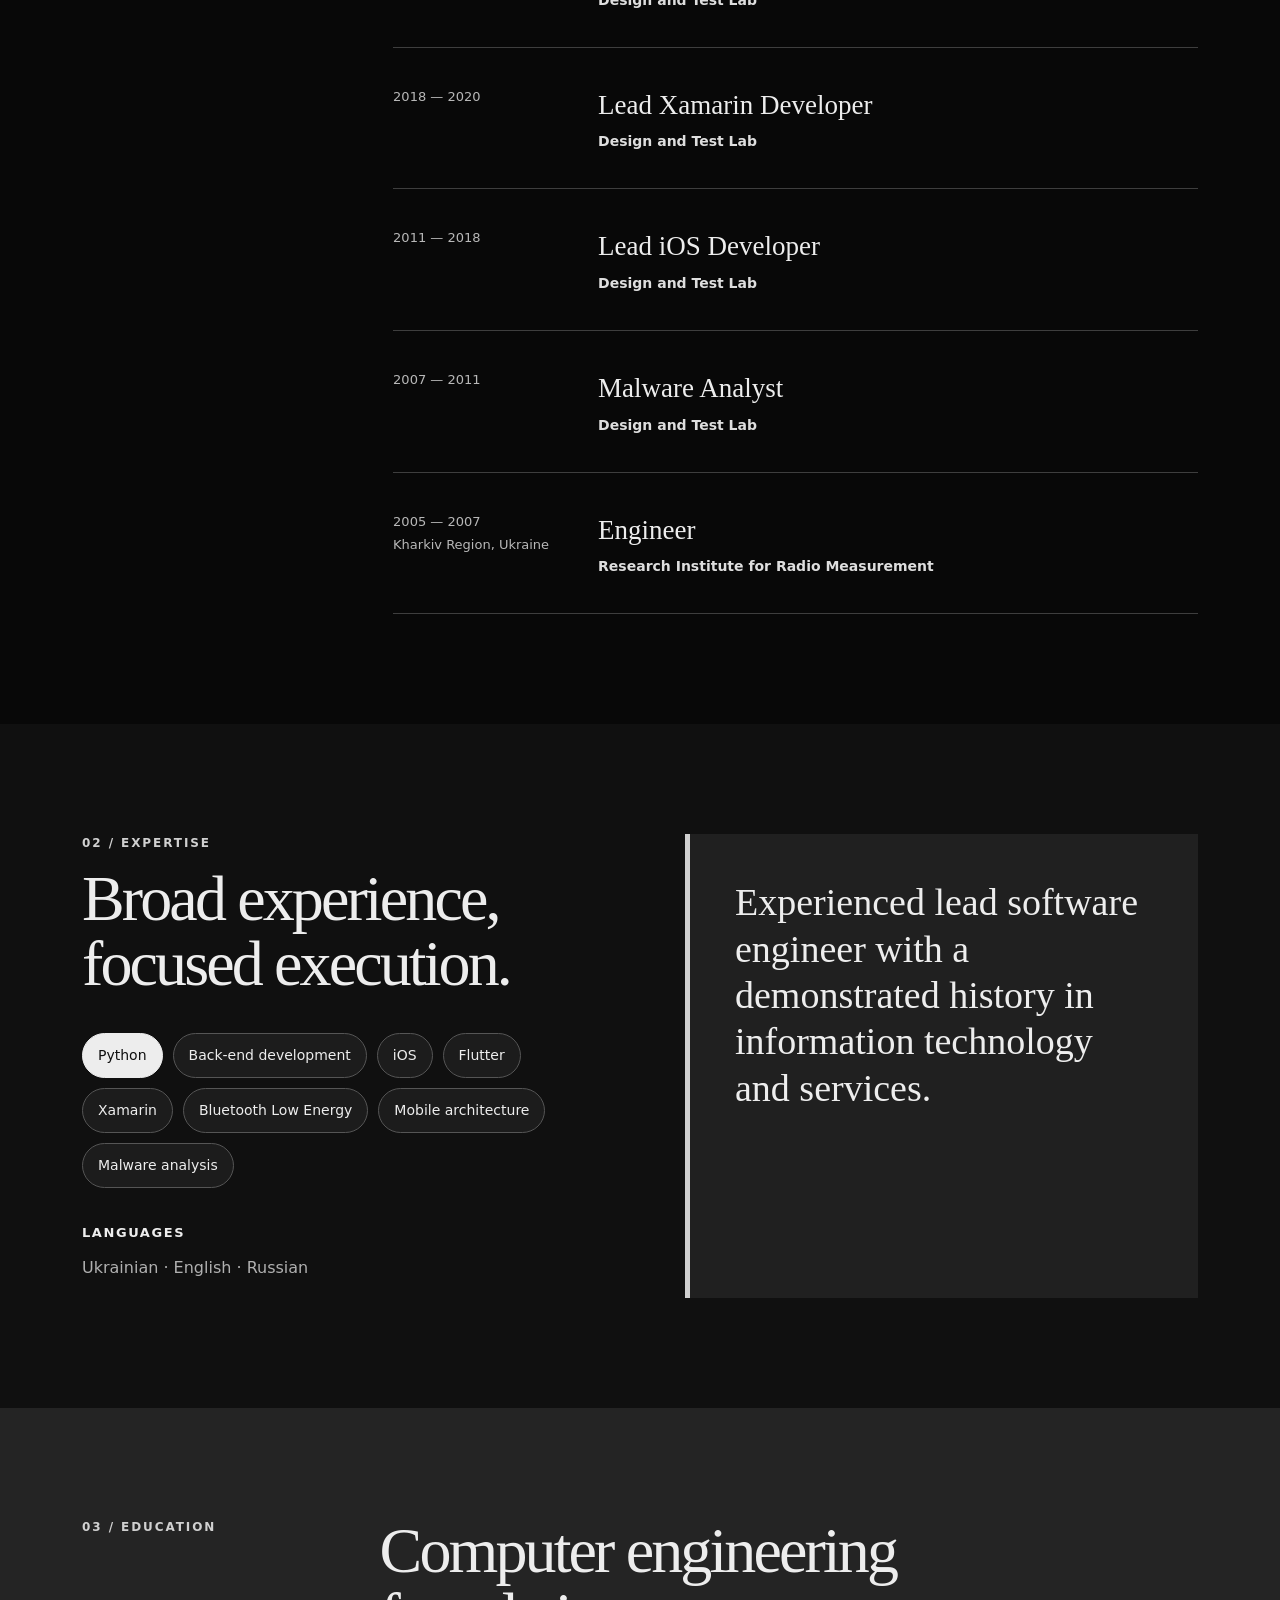
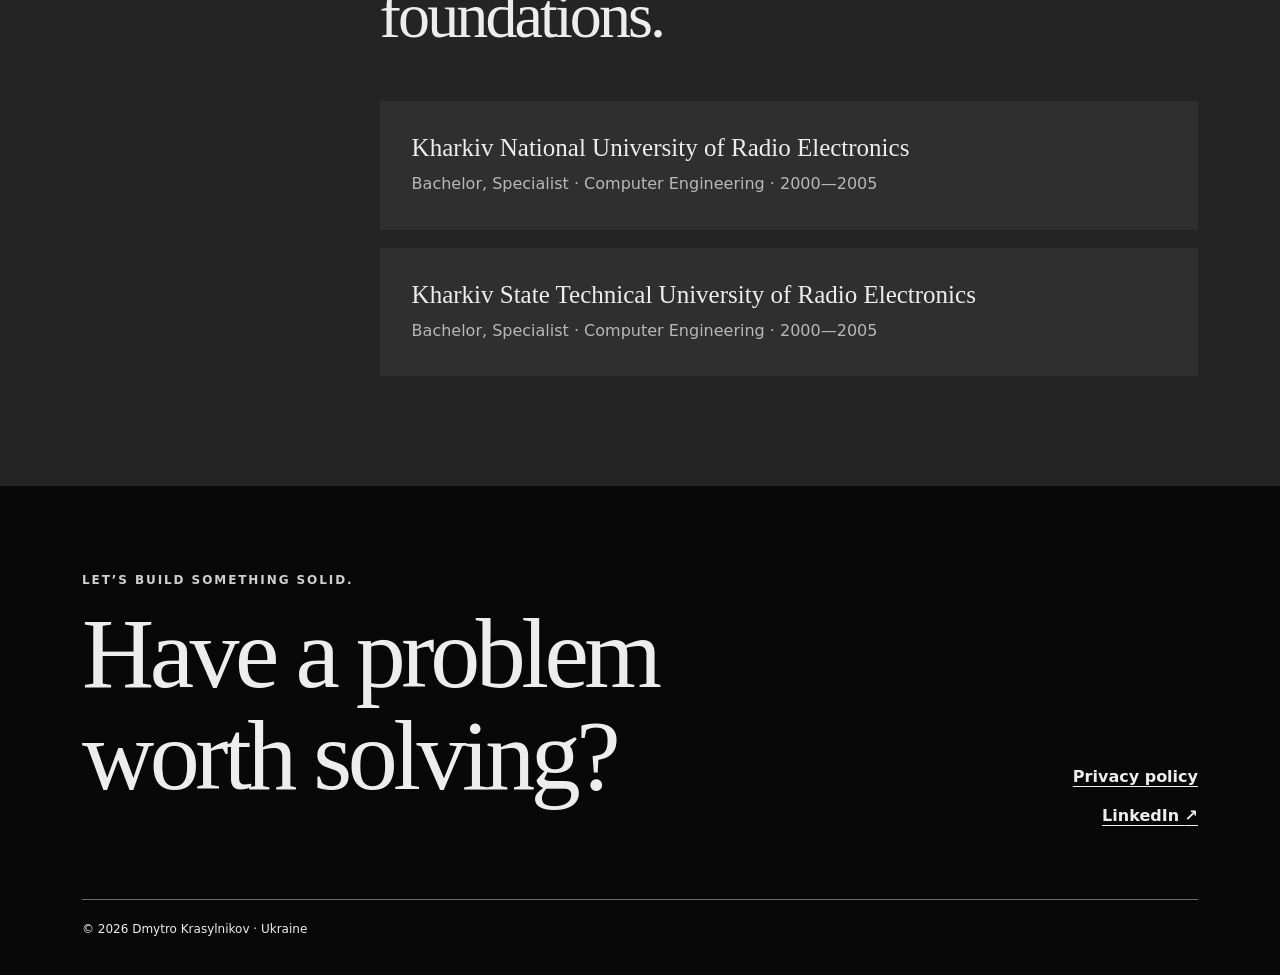
==== commit 72055ede: "Add MIT license and switchable noir and Matrix themes" ====
--- a/index.html
+++ b/index.html
@@ -4,21 +4,22 @@
   <meta charset="utf-8">
   <meta name="viewport" content="width=device-width, initial-scale=1">
   <meta name="description" content="Dmytro Krasylnikov — backend and mobile software engineer with more than two decades of experience.">
-  <meta name="theme-color" content="#f3f0e8">
+  <meta name="theme-color" content="#101010">
   <meta property="og:title" content="Dmytro Krasylnikov — Software Engineer">
   <meta property="og:description" content="Backend and mobile software engineer building dependable products and teams.">
   <meta property="og:type" content="website">
   <title>Dmytro Krasylnikov — Software Engineer</title>
   <style>
     :root {
-      --ink: #14292d;
-      --muted: #647578;
-      --paper: #f3f0e8;
-      --card: #fffdf7;
-      --accent: #b84127;
-      --accent-bright: #ef8064;
-      --aqua: #9fc9c0;
-      --line: #d9d7ce;
+      color-scheme: dark;
+      --ink: #ededed;
+      --muted: #b0b0b0;
+      --paper: #101010;
+      --card: #1c1c1c;
+      --accent: #d0d0d0;
+      --accent-bright: #dedede;
+      --aqua: #242424;
+      --line: #444444;
       --display: Georgia, "Times New Roman", serif;
       --body: Inter, ui-sans-serif, system-ui, -apple-system, BlinkMacSystemFont, "Segoe UI", sans-serif;
     }
@@ -58,7 +59,7 @@
       max-width: 1240px;
       margin: auto;
       padding: 20px 32px;
-      background: rgba(243, 240, 232, .88);
+      background: rgba(16, 16, 16, .92);
       border-bottom: 1px solid transparent;
       backdrop-filter: blur(14px);
       -webkit-backdrop-filter: blur(14px);
@@ -103,7 +104,7 @@
       right: -145px;
       width: 480px;
       height: 480px;
-      border: 1px solid rgba(20, 41, 45, .18);
+      border: 1px solid rgba(255, 255, 255, .18);
       border-radius: 50%;
       content: "";
     }
@@ -137,11 +138,11 @@
     .button.primary { color: var(--paper); background: var(--ink); }
     .button:hover { color: var(--paper); background: var(--accent); border-color: var(--accent); transform: translateY(-2px); }
     .button.primary:hover { background: var(--accent); border-color: var(--accent); }
-    .hero-note { align-self: end; padding: 26px; border: 1px solid rgba(20, 41, 45, .2); background: rgba(255, 253, 247, .45); }
+    .hero-note { align-self: end; padding: 26px; border: 1px solid rgba(255, 255, 255, .2); background: rgba(255, 255, 255, .04); }
     .hero-note .number { display: block; font-family: var(--display); font-size: 88px; line-height: 1; }
     .hero-note p { max-width: 210px; color: var(--muted); font-size: 14px; }
 
-    .band { background: var(--ink); color: #f8f5ed; }
+    .band { background: #080808; color: #ededed; }
     .section { max-width: 1180px; margin: auto; padding: 110px 32px; }
     .section-heading { display: grid; grid-template-columns: .45fr 1.55fr; gap: 60px; margin-bottom: 70px; }
     .section-label { color: var(--accent); font-size: 12px; font-weight: 800; letter-spacing: .16em; text-transform: uppercase; }
@@ -158,17 +159,17 @@
     }
     .job:last-child { border-bottom: 1px solid rgba(255,255,255,.22); }
     .job h3, .school h3 { text-wrap: balance; }
-    .job time, .job .place { color: #abc0bd; font-size: 13px; }
+    .job time, .job .place { color: #b8b8b8; font-size: 13px; }
     .job h3 { margin-bottom: 3px; font-family: var(--display); font-size: 27px; font-weight: 400; }
-    .job p { margin-bottom: 0; color: #c7d2cf; }
-    .job .company { color: var(--aqua); font-size: 14px; font-weight: 700; }
+    .job p { margin-bottom: 0; color: #cccccc; }
+    .job .company { color: #dedede; font-size: 14px; font-weight: 700; }
 
     .expertise { display: grid; grid-template-columns: 1fr 1fr; gap: 90px; }
     .expertise h2 { margin-bottom: 36px; }
     .skill-list { display: flex; flex-wrap: wrap; gap: 10px; padding: 0; list-style: none; }
-    .skill-list li { padding: 10px 15px; border: 1px solid #b7bbb4; border-radius: 999px; background: var(--card); font-size: 14px; }
+    .skill-list li { padding: 10px 15px; border: 1px solid #555555; border-radius: 999px; background: var(--card); font-size: 14px; }
     .skill-list li:first-child { color: var(--paper); background: var(--ink); border-color: var(--ink); }
-    .quote { padding: 45px; border-left: 5px solid var(--accent); background: #e6ded1; }
+    .quote { padding: 45px; border-left: 5px solid var(--accent); background: #202020; }
     .quote p { margin: 0; font-family: var(--display); font-size: clamp(24px, 3vw, 38px); line-height: 1.22; }
     .languages { margin-top: 34px; }
     .languages h3 { margin-bottom: 12px; font-size: 13px; letter-spacing: .12em; text-transform: uppercase; }
@@ -177,11 +178,11 @@
     .education { background: var(--aqua); }
     .education-grid { display: grid; grid-template-columns: .45fr 1.55fr; gap: 60px; }
     .schools { display: grid; gap: 18px; }
-    .school { padding: 32px; background: rgba(255,253,247,.65); }
+    .school { padding: 32px; background: rgba(255,255,255,.05); }
     .school h3 { margin-bottom: 8px; font-family: var(--display); font-size: 25px; font-weight: 400; line-height: 1.2; }
-    .school p { margin-bottom: 0; color: #42595c; }
-
-    footer { padding: 85px 32px 35px; color: var(--paper); background: var(--accent); }
+    .school p { margin-bottom: 0; color: #b8b8b8; }
+
+    footer { padding: 85px 32px 35px; color: var(--ink); background: #080808; }
     .footer-inner { display: grid; grid-template-columns: 1fr auto; gap: 50px; max-width: 1116px; margin: auto; align-items: end; }
     footer h2 { max-width: 780px; margin-bottom: 22px; font-size: clamp(48px, 8vw, 100px); }
     .footer-links { display: grid; gap: 12px; text-align: right; }
@@ -214,12 +215,13 @@
     }
 
     @media (prefers-contrast: more) {
-      :root { --muted: #42575a; --line: #9b9d96; }
+      :root { --muted: #dedede; --line: #888888; }
       .hero-note, .skill-list li, .profile-link { border-width: 2px; }
     }
 
     @media print {
       @page { margin: 16mm; }
+      :root { color-scheme: light; --ink: #000; --muted: #333; --paper: #fff; --card: #fff; --accent: #333; --accent-bright: #333; --aqua: #eee; }
       body { color: #000; background: #fff; font-size: 10pt; }
       .site-header, .hero-actions, footer { display: none; }
       .hero, .section { max-width: none; min-height: 0; padding: 18px 0; }
@@ -234,6 +236,8 @@
       .quote, .school { break-inside: avoid; background: #eee; }
     }
   </style>
+  <link rel="stylesheet" href="theme.css">
+  <script src="theme.js"></script>
 </head>
 <body>
   <a class="skip-link" href="#main-content">Skip to main content</a>
@@ -244,6 +248,7 @@
       <a href="#expertise">Expertise</a>
       <a href="#education">Education</a>
       <a class="profile-link" href="https://www.linkedin.com/in/dmytro-krasylnikov-5a0763a7" rel="me">LinkedIn ↗</a>
+      <button class="theme-toggle" type="button" aria-pressed="false" hidden>Matrix mode</button>
     </nav>
   </header>
 
--- a/theme.css
+++ b/theme.css
@@ -0,0 +1,46 @@
+.theme-toggle {
+  min-height: 44px;
+  padding: 9px 14px;
+  border: 1px solid var(--accent, #d0d0d0);
+  border-radius: 999px;
+  color: var(--ink, #ededed);
+  background: var(--paper, #101010);
+  font: 700 12px system-ui, sans-serif;
+  cursor: pointer;
+}
+.theme-toggle:hover { color: var(--paper, #101010); background: var(--ink, #ededed); }
+.theme-toggle:focus-visible { outline: 3px solid var(--accent, #d0d0d0); outline-offset: 4px; }
+@media screen {
+  :root[data-theme="matrix"] {
+    --ink: #b7ffc8;
+    --muted: #82c997;
+    --paper: #030a05;
+    --card: #0a1b0f;
+    --accent: #39ff77;
+    --accent-bright: #39ff77;
+    --aqua: #0b2012;
+    --line: #285c37;
+    --display: "Courier New", monospace;
+    --body: "Courier New", monospace;
+  }
+  [data-theme="matrix"] body { color: var(--ink); background: var(--paper); font-family: var(--body); }
+  [data-theme="matrix"] .site-header { background: rgba(3, 10, 5, .94); }
+  [data-theme="matrix"] .band, [data-theme="matrix"] footer { color: var(--ink); background: #020603; }
+  [data-theme="matrix"] .hero-note, [data-theme="matrix"] .school, [data-theme="matrix"] .quote { background: var(--card); }
+  [data-theme="matrix"] .hero::before, [data-theme="matrix"] .hero-note,
+  [data-theme="matrix"] .job, [data-theme="matrix"] .skill-list li,
+  [data-theme="matrix"] .copyright { border-color: var(--line); }
+  [data-theme="matrix"] .job time, [data-theme="matrix"] .job .place,
+  [data-theme="matrix"] .job p, [data-theme="matrix"] .school p,
+  [data-theme="matrix"] .updated { color: var(--muted); }
+  [data-theme="matrix"] .job .company { color: var(--accent); }
+  [data-theme="matrix"] h1, [data-theme="matrix"] h2 { font-family: var(--display); }
+  [data-theme="matrix"] a:focus-visible { outline-color: var(--accent); }
+  [data-theme="matrix"] main > p a, [data-theme="matrix"] header > a { color: var(--accent); }
+  [data-theme="matrix"] h1 span { text-shadow: 0 0 22px rgba(57, 255, 119, .2); }
+}
+@media (max-width: 760px) {
+  .site-header nav { gap: 10px; }
+  .site-header .profile-link { padding-inline: 10px; }
+}
+@media print { .theme-toggle { display: none; } }
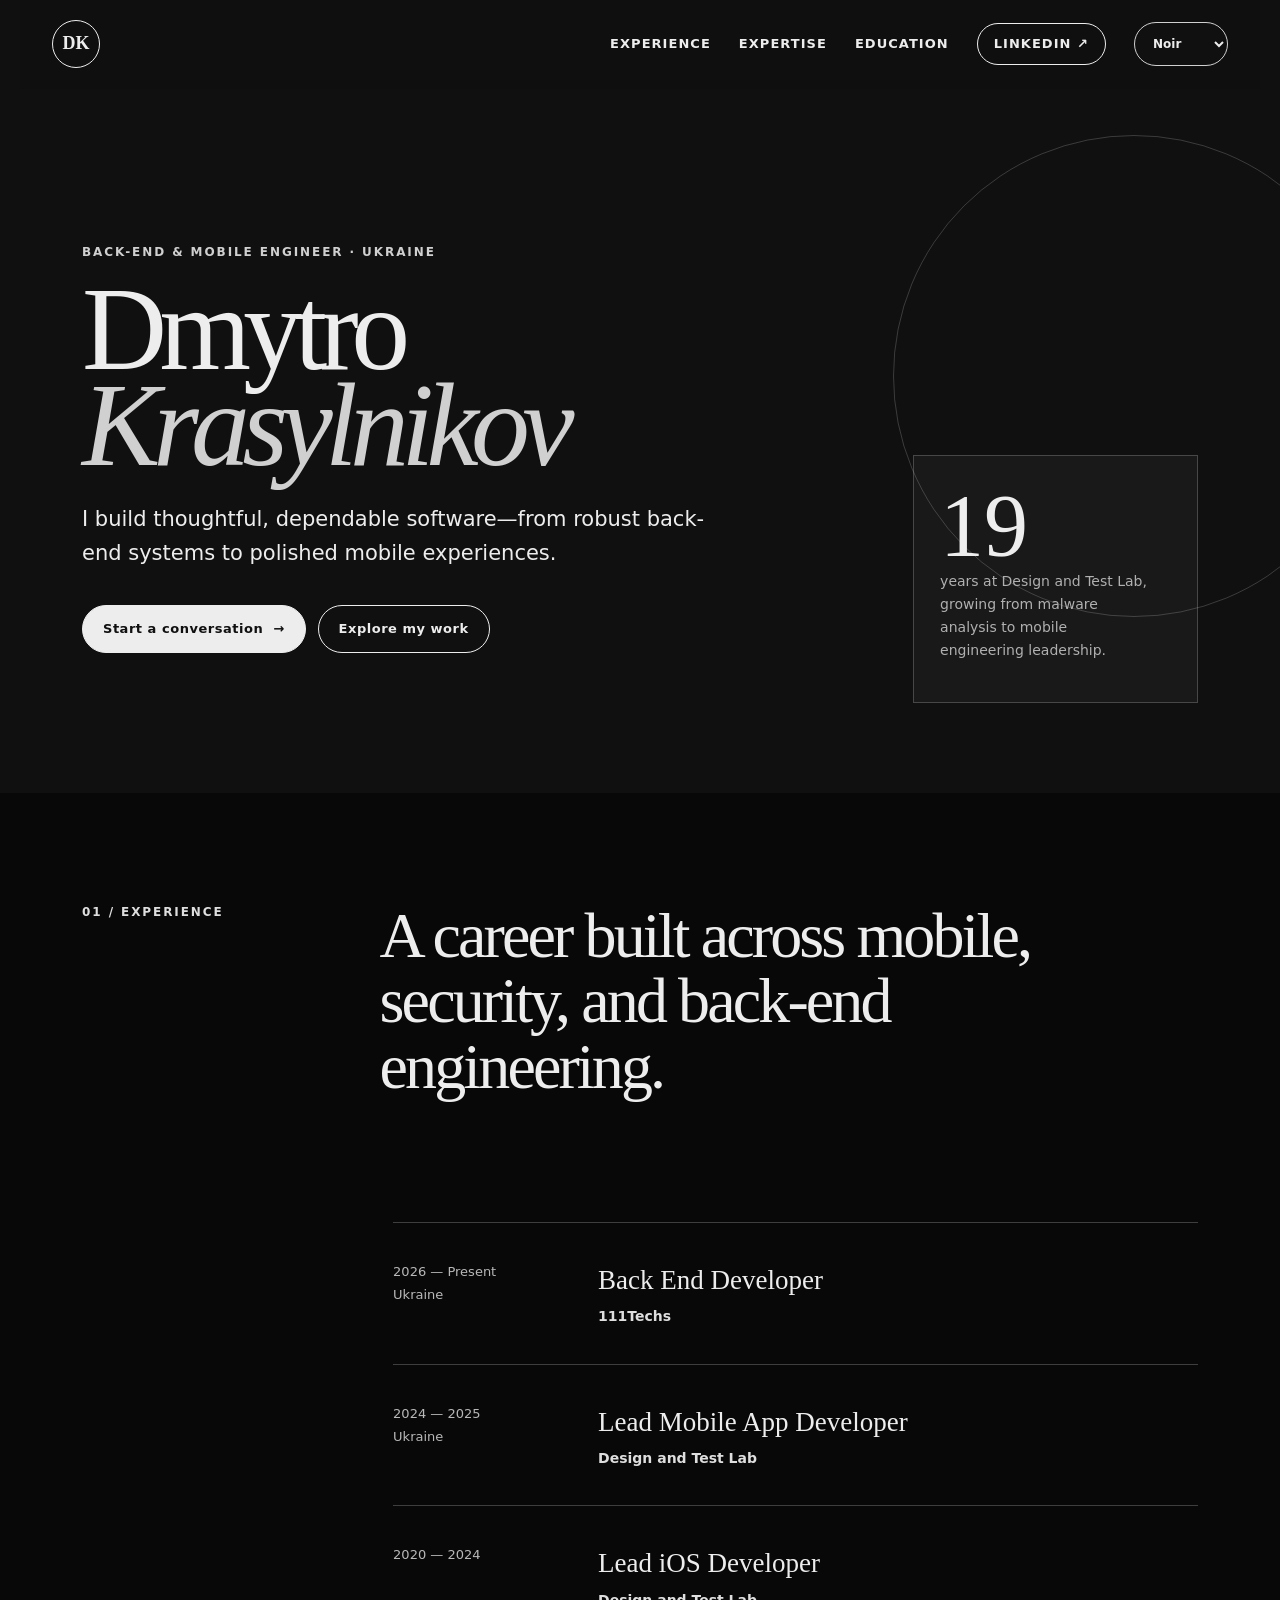
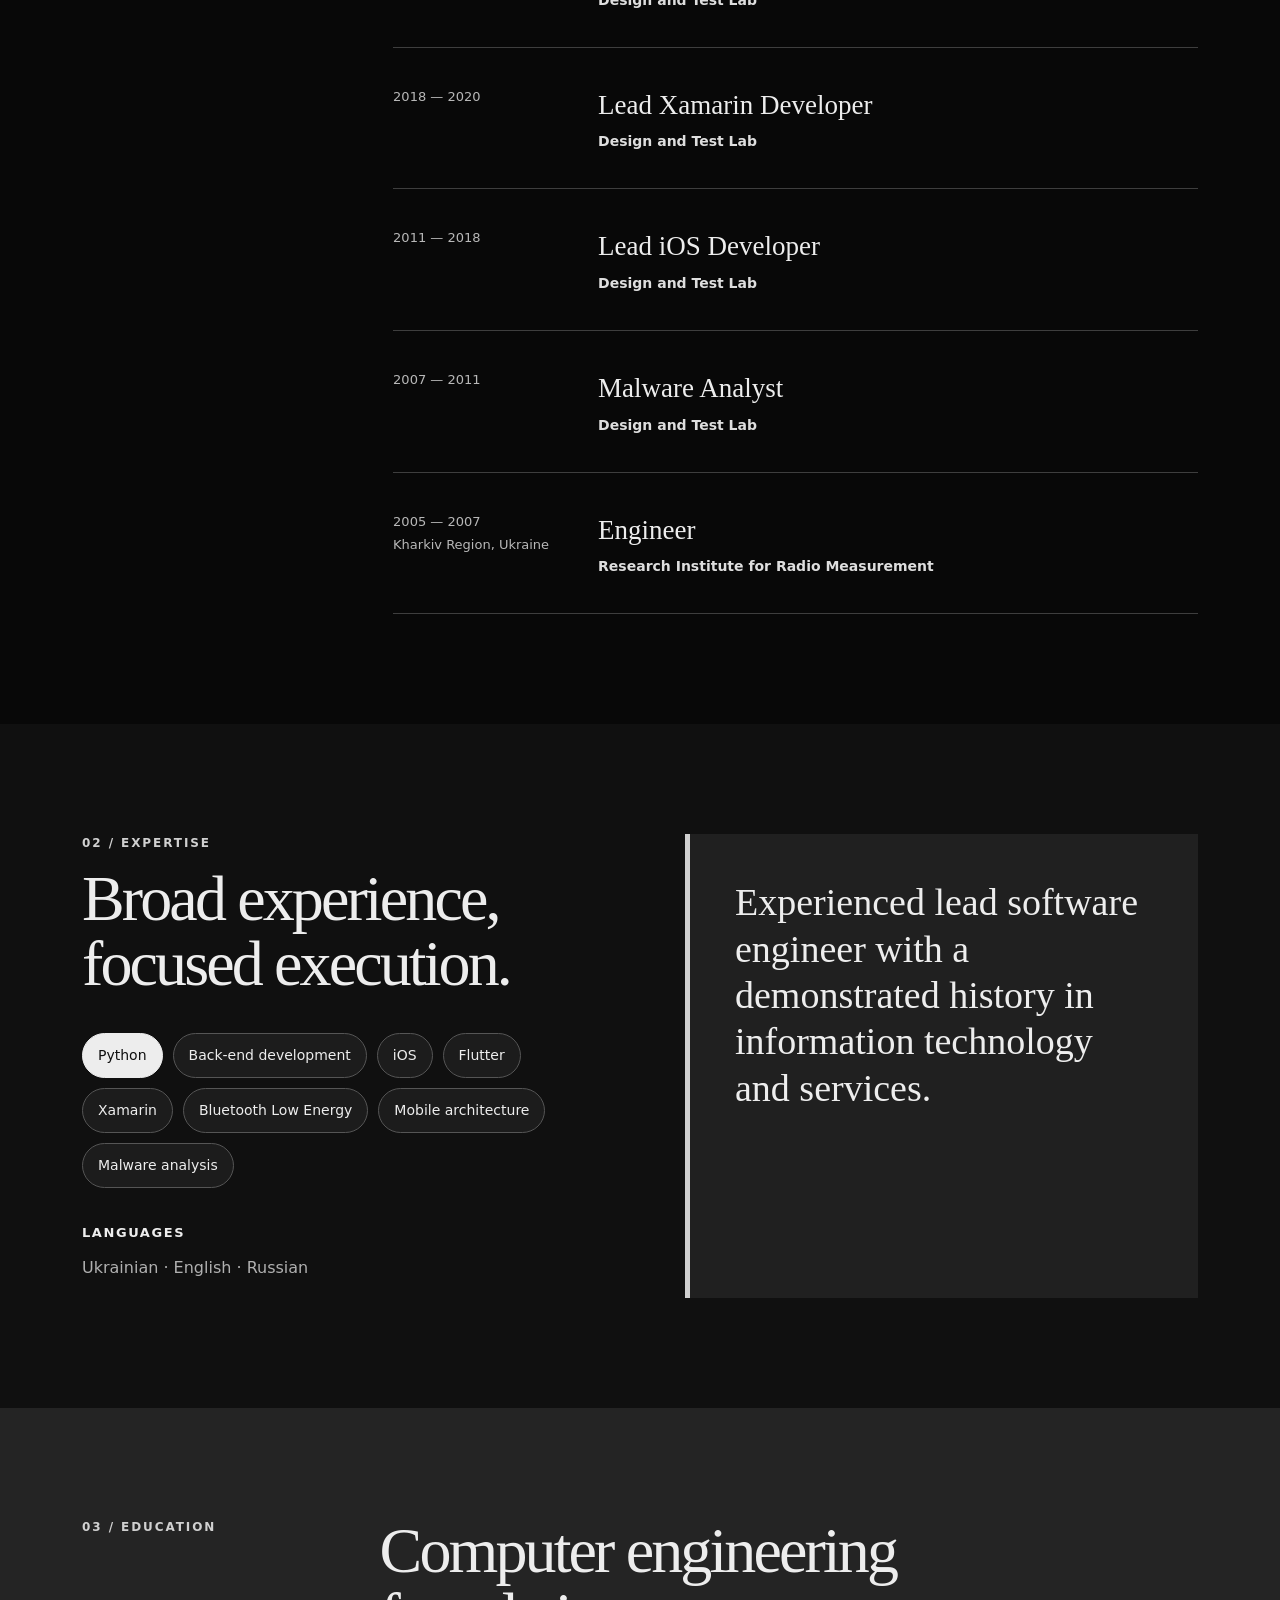
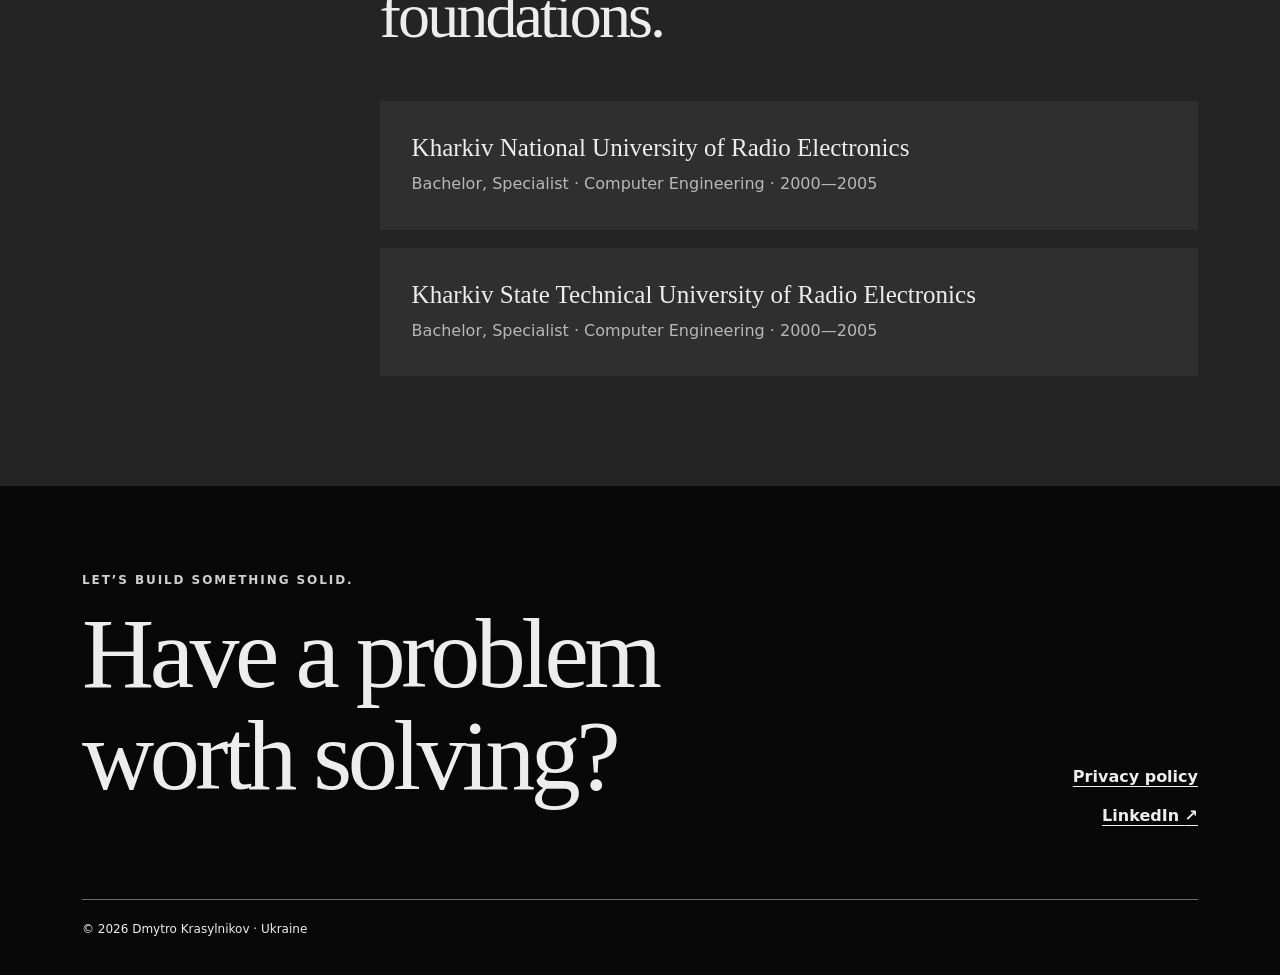
==== commit 4aab3daa: "Add Lego-inspired theme and three-theme selector" ====
--- a/index.html
+++ b/index.html
@@ -248,7 +248,7 @@
       <a href="#expertise">Expertise</a>
       <a href="#education">Education</a>
       <a class="profile-link" href="https://www.linkedin.com/in/dmytro-krasylnikov-5a0763a7" rel="me">LinkedIn ↗</a>
-      <button class="theme-toggle" type="button" aria-pressed="false" hidden>Matrix mode</button>
+      <select class="theme-toggle" aria-label="Color theme" hidden><option value="noir">Noir</option><option value="matrix">Matrix</option><option value="lego">Lego</option></select>
     </nav>
   </header>
 
--- a/theme.css
+++ b/theme.css
@@ -44,3 +44,43 @@
   .site-header .profile-link { padding-inline: 10px; }
 }
 @media print { .theme-toggle { display: none; } }
+
+@media screen {
+  :root[data-theme="lego"] {
+    color-scheme: light;
+    --ink: #172b4d;
+    --muted: #3d4c61;
+    --paper: #fff8df;
+    --card: #ffffff;
+    --accent: #b21f24;
+    --accent-bright: #ffdf52;
+    --aqua: #ffcf00;
+    --line: #172b4d;
+    --display: "Arial Black", "Trebuchet MS", sans-serif;
+    --body: "Trebuchet MS", Arial, sans-serif;
+  }
+  [data-theme="lego"] body { color: var(--ink); background: var(--paper); font-family: var(--body); }
+  [data-theme="lego"] .site-header { background: #ffcf00; border-bottom: 4px solid var(--ink); }
+  [data-theme="lego"] h1, [data-theme="lego"] h2 { font-family: var(--display); font-weight: 900; letter-spacing: -.045em; }
+  [data-theme="lego"] h1 span { font-style: normal; }
+  [data-theme="lego"] .hero::before { border: 0; border-radius: 12px; background: #ffcf00; background-image: radial-gradient(circle at center, #ffe46b 0 10px, #cba400 11px 13px, transparent 14px); background-size: 48px 48px; }
+  [data-theme="lego"] .hero-note, [data-theme="lego"] .quote,
+  [data-theme="lego"] .school { border: 3px solid var(--ink); border-radius: 8px; box-shadow: 6px 6px 0 var(--ink); background: var(--card); }
+  [data-theme="lego"] .quote { background: #ffcf00; }
+  [data-theme="lego"] .button, [data-theme="lego"] .skill-list li,
+  [data-theme="lego"] .theme-toggle, [data-theme="lego"] .profile-link { border: 2px solid var(--ink); border-radius: 6px; box-shadow: 3px 3px 0 var(--ink); }
+  [data-theme="lego"] .button.primary { color: #fff; background: #b21f24; }
+  [data-theme="lego"] .button:hover { color: #fff; background: #0755a1; }
+  [data-theme="lego"] .band { color: #fff; background: #0755a1; }
+  [data-theme="lego"] .band .section-label { color: #ffdf52; }
+  [data-theme="lego"] .job time, [data-theme="lego"] .job .place,
+  [data-theme="lego"] .job p { color: #fff; }
+  [data-theme="lego"] .job .company { color: #ffdf52; }
+  [data-theme="lego"] .job { border-color: #77abe0; }
+  [data-theme="lego"] .school p, [data-theme="lego"] .updated { color: var(--muted); }
+  [data-theme="lego"] footer { color: #fff; background: #b21f24; }
+  [data-theme="lego"] footer .section-label { color: #ffdf52; }
+  [data-theme="lego"] main > p a, [data-theme="lego"] header > a { color: #0755a1; }
+  [data-theme="lego"] a:focus-visible { outline-color: #172b4d; }
+  [data-theme="lego"] .band a:focus-visible, [data-theme="lego"] footer a:focus-visible { outline-color: #ffdf52; }
+}
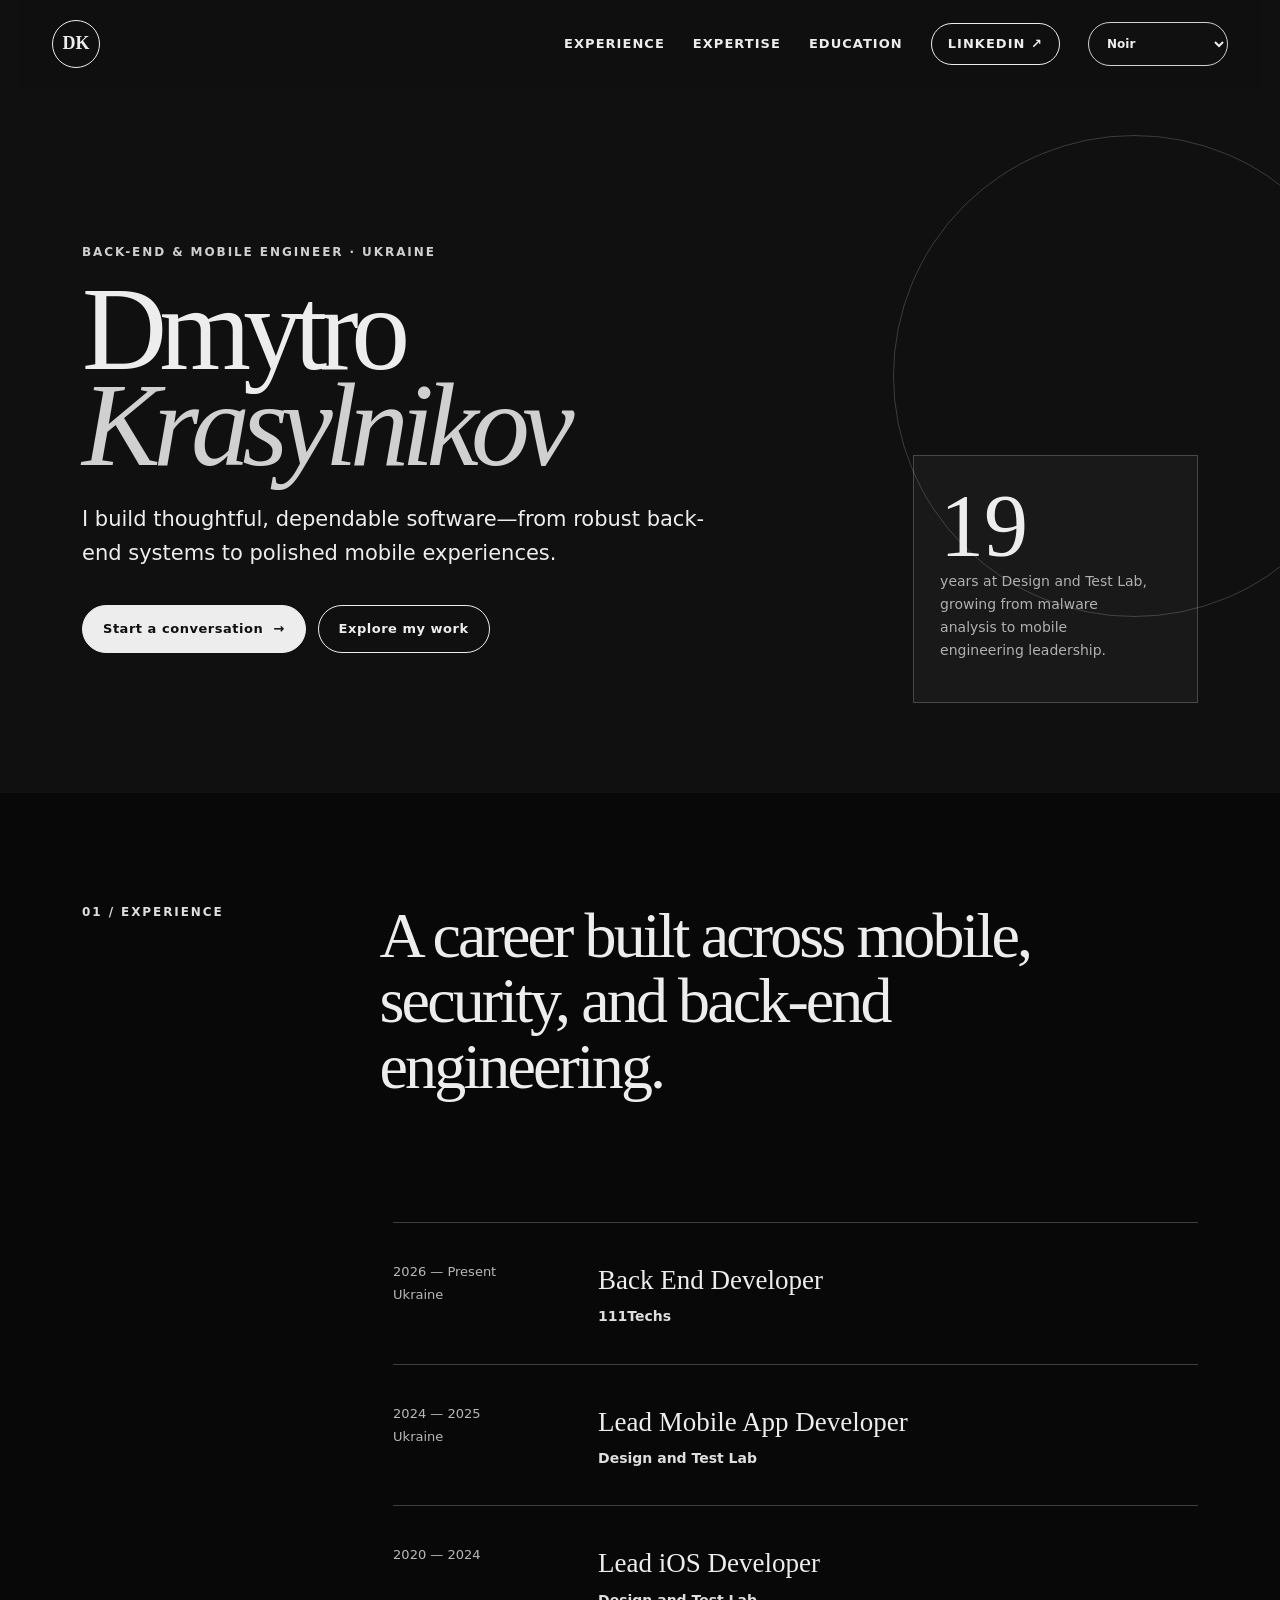
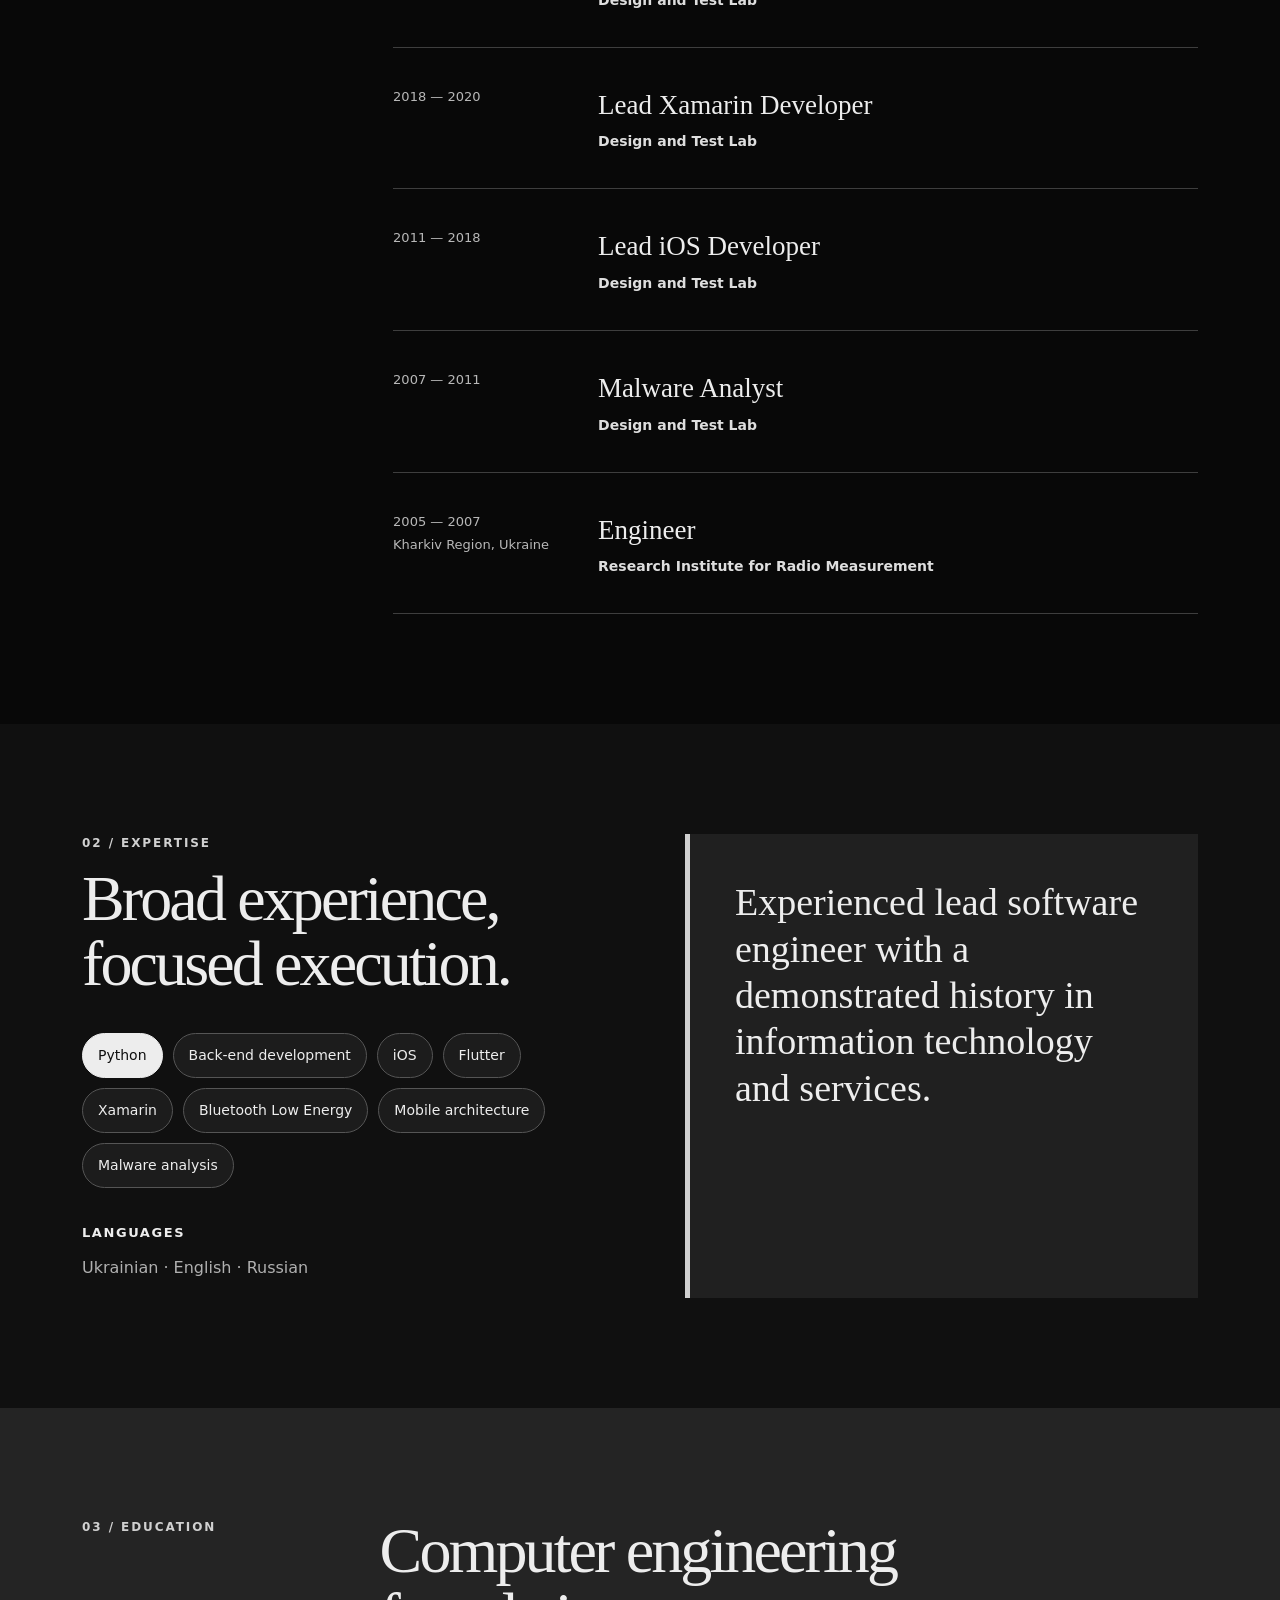
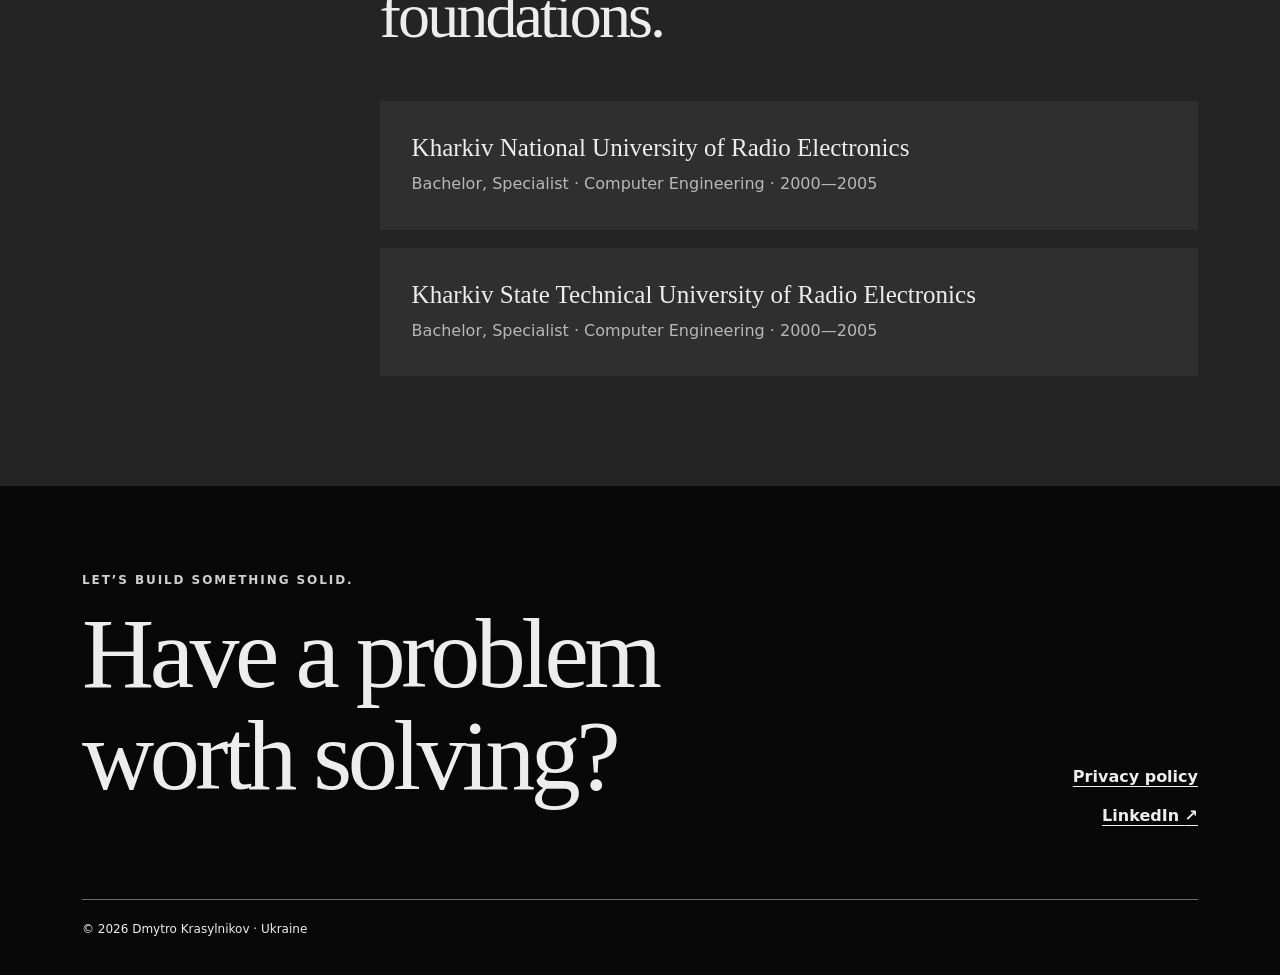
==== commit f455672b: "more themes" ====
--- a/index.html
+++ b/index.html
@@ -248,7 +248,7 @@
       <a href="#expertise">Expertise</a>
       <a href="#education">Education</a>
       <a class="profile-link" href="https://www.linkedin.com/in/dmytro-krasylnikov-5a0763a7" rel="me">LinkedIn ↗</a>
-      <select class="theme-toggle" aria-label="Color theme" hidden><option value="noir">Noir</option><option value="matrix">Matrix</option><option value="lego">Lego</option></select>
+      <select class="theme-toggle" aria-label="Color theme" hidden><option value="noir">Noir</option><option value="matrix">Matrix</option><option value="lego">Lego</option><option value="transformers">Transformers</option><option value="farm">Farm</option></select>
     </nav>
   </header>
 
--- a/theme.css
+++ b/theme.css
@@ -84,3 +84,81 @@
   [data-theme="lego"] a:focus-visible { outline-color: #172b4d; }
   [data-theme="lego"] .band a:focus-visible, [data-theme="lego"] footer a:focus-visible { outline-color: #ffdf52; }
 }
+
+@media screen {
+  :root[data-theme="transformers"] {
+    --ink: #edf4fc;
+    --muted: #b1c2d5;
+    --paper: #101925;
+    --card: #202f42;
+    --accent: #ff8e89;
+    --accent-bright: #80d9ff;
+    --aqua: #142a43;
+    --line: #526d88;
+    --display: "Arial Black", "Trebuchet MS", sans-serif;
+    --body: "Trebuchet MS", Arial, sans-serif;
+  }
+  [data-theme="transformers"] body { color: var(--ink); background: var(--paper); font-family: var(--body); }
+  [data-theme="transformers"] .site-header { background: linear-gradient(135deg, #293c51, #101925 70%); border-bottom: 3px solid #d03b40; }
+  [data-theme="transformers"] h1, [data-theme="transformers"] h2 { font-family: var(--display); font-weight: 900; letter-spacing: -.045em; }
+  [data-theme="transformers"] h1 span { font-style: normal; color: #80d9ff; text-shadow: 0 3px 0 #153e62; }
+  [data-theme="transformers"] .hero::before { border: 2px solid #526d88; border-radius: 0; transform: rotate(30deg); background: repeating-linear-gradient(90deg, transparent 0 46px, #526d8833 47px 48px), linear-gradient(135deg, #233e5d, #101925); }
+  [data-theme="transformers"] .hero-note, [data-theme="transformers"] .quote,
+  [data-theme="transformers"] .school { background: linear-gradient(135deg, #2b4058, #182637); border: 1px solid var(--line); border-top: 4px solid #80d9ff; border-radius: 2px; box-shadow: 5px 5px 0 #080f18; }
+  [data-theme="transformers"] .quote { border-left: 5px solid #d03b40; }
+  [data-theme="transformers"] .button, [data-theme="transformers"] .profile-link,
+  [data-theme="transformers"] .theme-toggle, [data-theme="transformers"] .skill-list li { border-radius: 3px; border-color: var(--line); }
+  [data-theme="transformers"] .button.primary { color: #fff; background: #a9232b; border-color: #ff8e89; }
+  [data-theme="transformers"] .button:hover { color: #fff; background: #185580; border-color: #80d9ff; }
+  [data-theme="transformers"] .band { color: var(--ink); background: #0b1420; border-block: 2px solid #526d88; }
+  [data-theme="transformers"] .job { border-color: var(--line); }
+  [data-theme="transformers"] .job time, [data-theme="transformers"] .job .place,
+  [data-theme="transformers"] .job p, [data-theme="transformers"] .school p,
+  [data-theme="transformers"] .updated { color: var(--muted); }
+  [data-theme="transformers"] .job .company { color: #80d9ff; }
+  [data-theme="transformers"] footer { color: var(--ink); background: linear-gradient(135deg, #3c1723, #101925 75%); border-top: 4px solid #d03b40; }
+  [data-theme="transformers"] main > p a, [data-theme="transformers"] header > a { color: #80d9ff; }
+  [data-theme="transformers"] a:focus-visible { outline-color: #80d9ff; }
+}
+
+@media screen {
+  :root[data-theme="farm"] {
+    color-scheme: light;
+    --ink: #293d27;
+    --muted: #566247;
+    --paper: #f8f1df;
+    --card: #fffbef;
+    --accent: #804127;
+    --accent-bright: #f1d494;
+    --aqua: #e0e7c5;
+    --line: #a3ae83;
+    --display: Georgia, "Times New Roman", serif;
+    --body: "Trebuchet MS", Arial, sans-serif;
+  }
+  [data-theme="farm"] body { color: var(--ink); background: var(--paper); font-family: var(--body); }
+  [data-theme="farm"] .site-header { background: rgba(248, 241, 223, .96); border-bottom: 2px solid var(--line); }
+  [data-theme="farm"] h1, [data-theme="farm"] h2 { font-family: var(--display); }
+  [data-theme="farm"] h1 span { color: #496b35; }
+  [data-theme="farm"] .hero::before { border: 2px solid #acb780; background: repeating-linear-gradient(155deg, #d5dfb5 0 18px, #b7cb90 19px 23px); border-radius: 48% 48% 12% 12%; }
+  [data-theme="farm"] .hero-note, [data-theme="farm"] .school {
+    background: var(--card); border: 1px solid var(--line); border-radius: 8px; box-shadow: 4px 5px 0 #d7cfb7;
+  }
+  [data-theme="farm"] .hero-note { border-top: 5px solid #804127; }
+  [data-theme="farm"] .button, [data-theme="farm"] .profile-link,
+  [data-theme="farm"] .theme-toggle { border-radius: 8px; }
+  [data-theme="farm"] .button.primary { color: #fffbef; background: #3e5a32; border-color: #3e5a32; }
+  [data-theme="farm"] .button:hover { color: #fffbef; background: #804127; border-color: #804127; }
+  [data-theme="farm"] .band { color: #fffbef; background: #30472c; border-block: 5px double #98ad77; }
+  [data-theme="farm"] .job { border-color: #91a77d; }
+  [data-theme="farm"] .job time, [data-theme="farm"] .job .place,
+  [data-theme="farm"] .job p { color: #dee8cb; }
+  [data-theme="farm"] .job .company { color: #f1d494; }
+  [data-theme="farm"] .skill-list li { border-color: #a3ae83; }
+  [data-theme="farm"] .quote { background: #eee0b9; border-left-color: #804127; border-radius: 0 12px 12px 0; }
+  [data-theme="farm"] .school p, [data-theme="farm"] .updated { color: var(--muted); }
+  [data-theme="farm"] footer { color: #fffbef; background: #653b2b; border-top: 5px double #d3b98d; }
+  [data-theme="farm"] footer .section-label { color: #f1d494; }
+  [data-theme="farm"] main > p a, [data-theme="farm"] header > a { color: #804127; }
+  [data-theme="farm"] a:focus-visible { outline-color: #804127; }
+  [data-theme="farm"] .band a:focus-visible, [data-theme="farm"] footer a:focus-visible { outline-color: #f1d494; }
+}
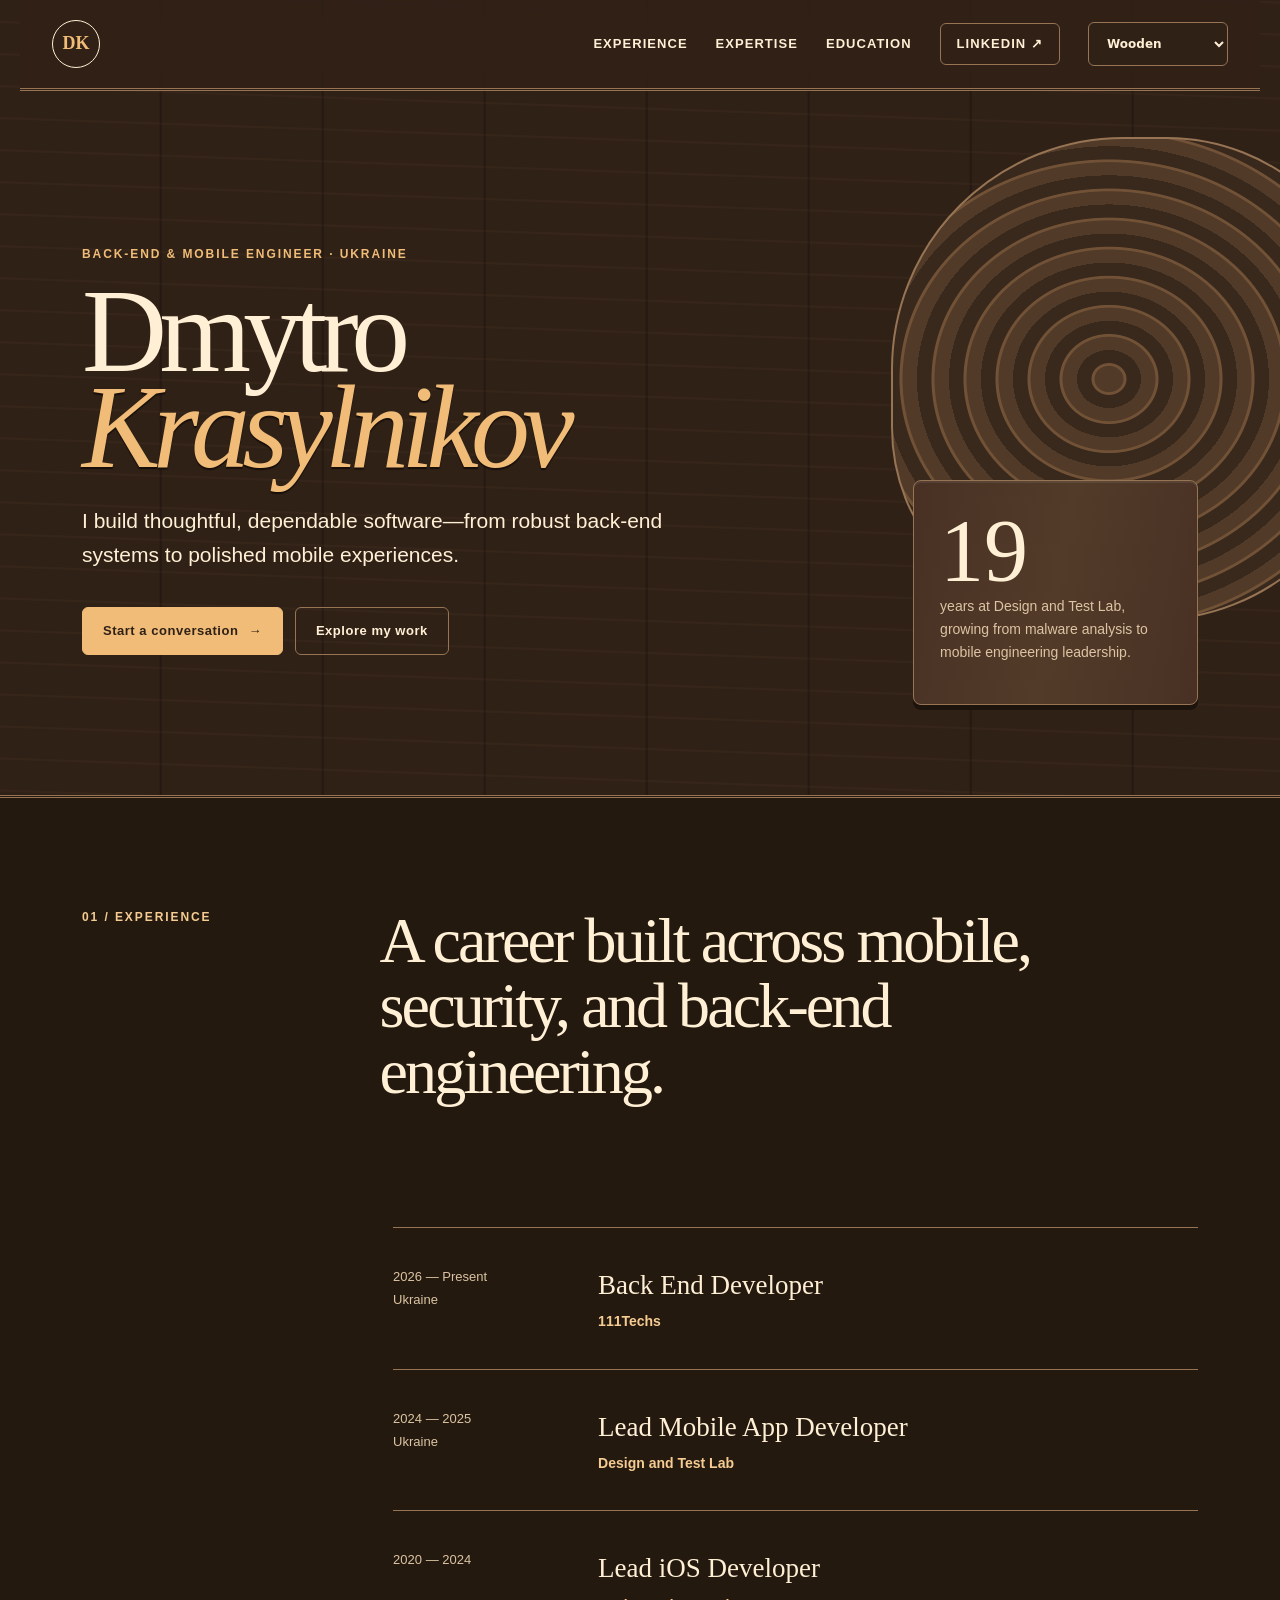
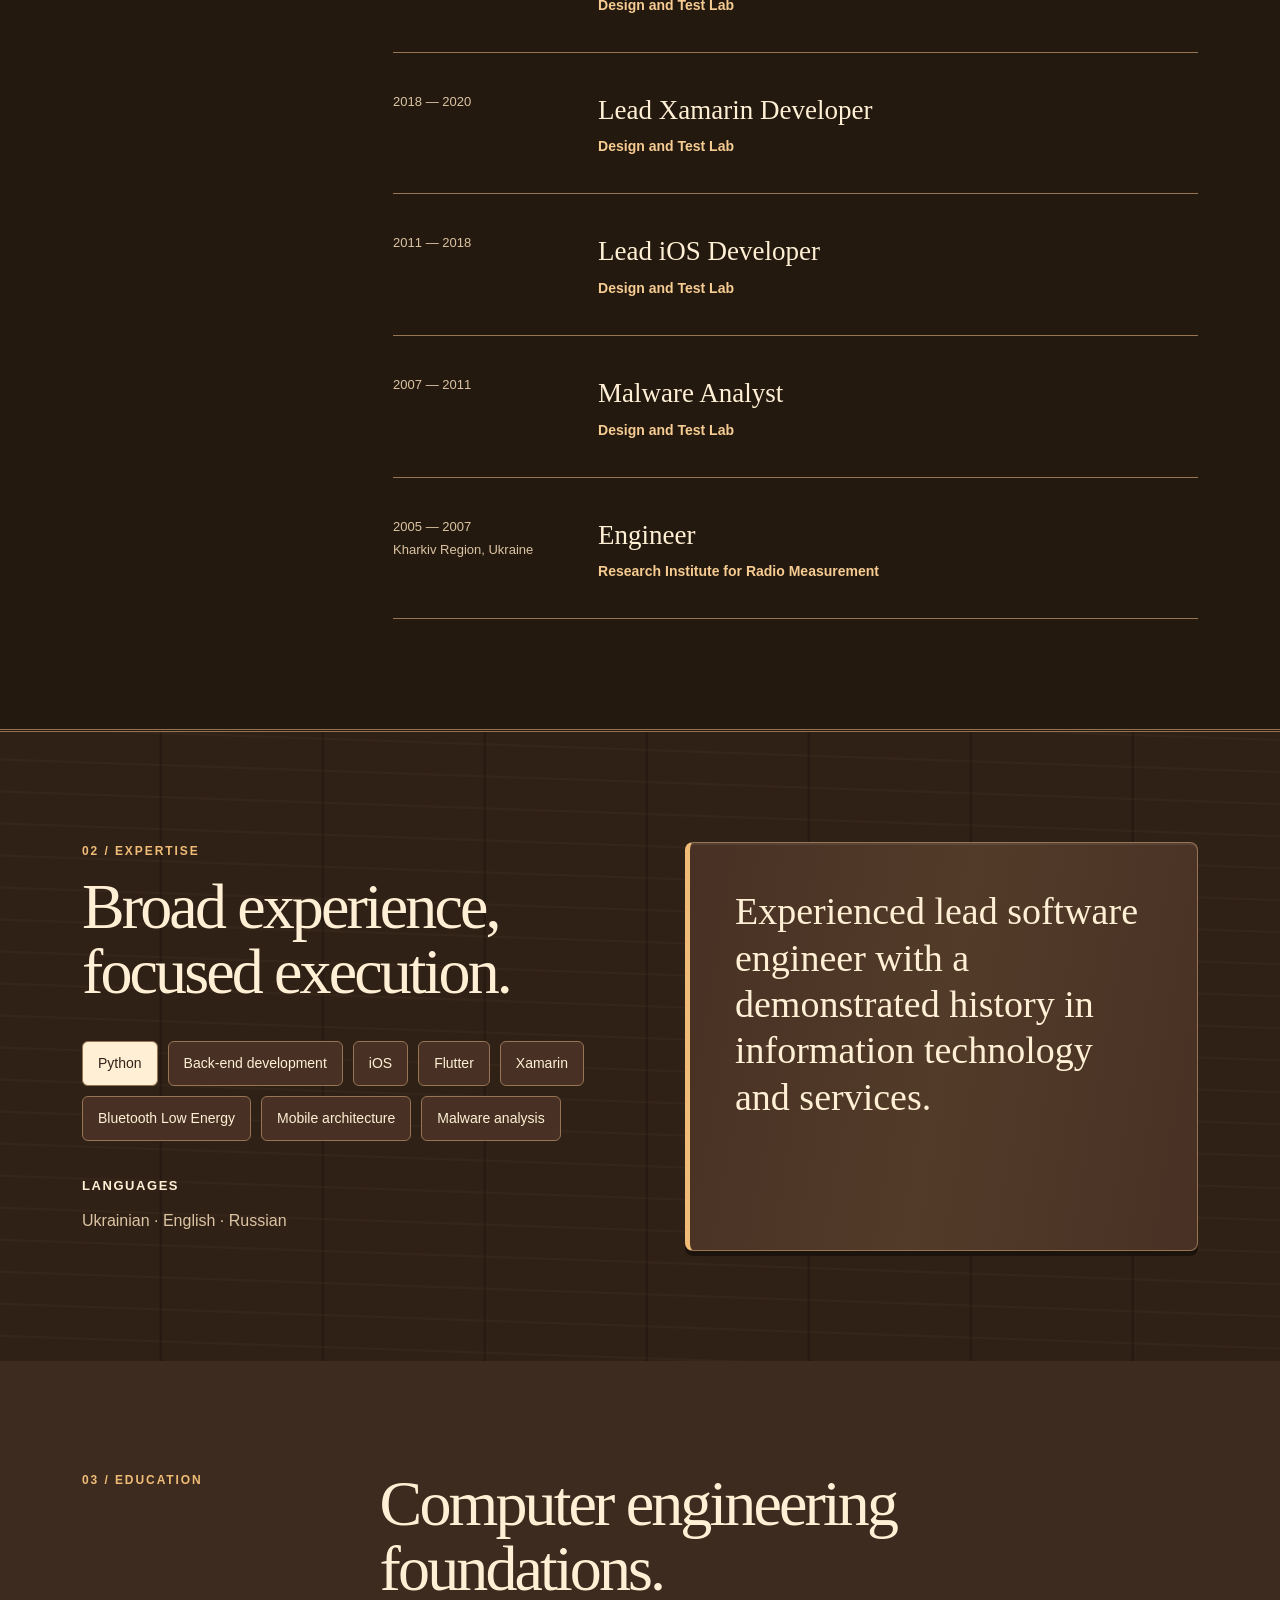
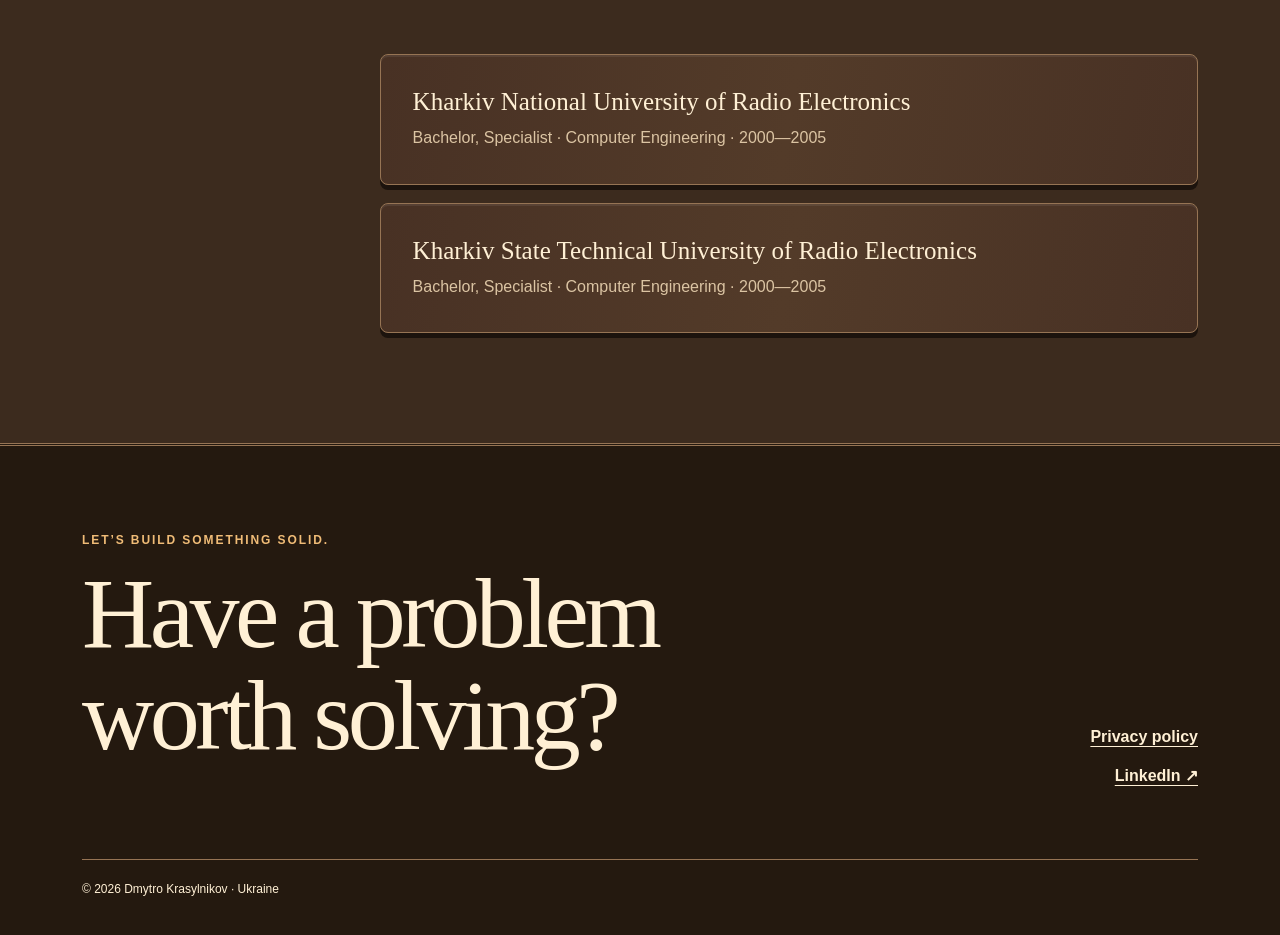
==== commit d4f34808: "Add Wooden theme to selector and random rotation" ====
--- a/index.html
+++ b/index.html
@@ -248,7 +248,7 @@
       <a href="#expertise">Expertise</a>
       <a href="#education">Education</a>
       <a class="profile-link" href="https://www.linkedin.com/in/dmytro-krasylnikov-5a0763a7" rel="me">LinkedIn ↗</a>
-      <select class="theme-toggle" aria-label="Color theme" hidden><option value="noir">Noir</option><option value="matrix">Matrix</option><option value="lego">Lego</option><option value="transformers">Transformers</option><option value="farm">Farm</option></select>
+      <select class="theme-toggle" aria-label="Color theme" hidden><option value="noir">Noir</option><option value="matrix">Matrix</option><option value="lego">Lego</option><option value="transformers">Transformers</option><option value="farm">Farm</option><option value="newspaper">Newspaper</option><option value="wooden">Wooden</option></select>
     </nav>
   </header>
 
--- a/theme.css
+++ b/theme.css
@@ -162,3 +162,85 @@
   [data-theme="farm"] a:focus-visible { outline-color: #804127; }
   [data-theme="farm"] .band a:focus-visible, [data-theme="farm"] footer a:focus-visible { outline-color: #f1d494; }
 }
+
+@media screen {
+  :root[data-theme="newspaper"] {
+    color-scheme: light;
+    --ink: #24221e;
+    --muted: #615c52;
+    --paper: #f4efdf;
+    --card: #faf6e9;
+    --accent: #494338;
+    --accent-bright: #494338;
+    --aqua: #e8e1cf;
+    --line: #aaa18d;
+    --display: Georgia, "Times New Roman", serif;
+    --body: Georgia, "Times New Roman", serif;
+  }
+  [data-theme="newspaper"] body { color: var(--ink); background: var(--paper); font-family: var(--body); }
+  [data-theme="newspaper"] .site-header { background: rgba(244, 239, 223, .96); border-block: 4px double var(--ink); }
+  [data-theme="newspaper"] .monogram { border-radius: 0; border-width: 2px; }
+  [data-theme="newspaper"] h1, [data-theme="newspaper"] h2 { font-family: var(--display); font-weight: 700; }
+  [data-theme="newspaper"] h1 span { color: var(--ink); }
+  [data-theme="newspaper"] .hero::before { display: none; }
+  [data-theme="newspaper"] .hero { border-bottom: 4px double var(--ink); }
+  [data-theme="newspaper"] .eyebrow, [data-theme="newspaper"] .section-label { color: var(--muted); }
+  [data-theme="newspaper"] .hero-note { background: transparent; border: 1px solid var(--line); border-top: 4px double var(--ink); }
+  [data-theme="newspaper"] .button, [data-theme="newspaper"] .profile-link,
+  [data-theme="newspaper"] .theme-toggle, [data-theme="newspaper"] .skill-list li { border-radius: 0; border-color: var(--ink); }
+  [data-theme="newspaper"] .band { color: var(--ink); background: var(--paper); }
+  [data-theme="newspaper"] .band .section-label { color: var(--muted); }
+  [data-theme="newspaper"] .job { border-color: var(--line); }
+  [data-theme="newspaper"] .job time, [data-theme="newspaper"] .job .place,
+  [data-theme="newspaper"] .job p, [data-theme="newspaper"] .school p,
+  [data-theme="newspaper"] .updated { color: var(--muted); }
+  [data-theme="newspaper"] .job .company { color: var(--ink); }
+  [data-theme="newspaper"] .quote { background: transparent; border-left: 3px double var(--ink); border-block: 1px solid var(--line); }
+  [data-theme="newspaper"] .education { border-block: 4px double var(--ink); }
+  [data-theme="newspaper"] .school { background: var(--card); border: 1px solid var(--line); }
+  [data-theme="newspaper"] footer { color: var(--ink); background: var(--paper); border-top: 4px double var(--ink); }
+  [data-theme="newspaper"] .copyright { border-color: var(--line); }
+  [data-theme="newspaper"] main > p a, [data-theme="newspaper"] header > a { color: var(--ink); }
+  [data-theme="newspaper"] a:focus-visible { outline-color: var(--ink); }
+}
+
+@media screen {
+  :root[data-theme="wooden"] {
+    --ink: #fff0d5;
+    --muted: #dbc4a3;
+    --paper: #302117;
+    --card: #483124;
+    --accent: #f0bc77;
+    --accent-bright: #f6cc92;
+    --aqua: #3c2b1e;
+    --line: #967454;
+    --display: Georgia, "Times New Roman", serif;
+    --body: "Trebuchet MS", Arial, sans-serif;
+  }
+  [data-theme="wooden"] body {
+    color: var(--ink); background: var(--paper);
+    background-image: repeating-linear-gradient(2deg, transparent 0 13px, #f0bc7708 14px 15px, transparent 16px 32px), repeating-linear-gradient(90deg, transparent 0 159px, #180f0a66 160px 162px);
+    font-family: var(--body);
+  }
+  [data-theme="wooden"] .site-header { background: rgba(48, 33, 23, .96); border-bottom: 3px double var(--line); }
+  [data-theme="wooden"] h1, [data-theme="wooden"] h2 { font-family: var(--display); }
+  [data-theme="wooden"] h1 span { color: var(--accent); text-shadow: 0 2px 1px #180f0a; }
+  [data-theme="wooden"] .hero::before { border: 2px solid var(--line); background: repeating-radial-gradient(ellipse at 45% 50%, #513a28 0 14px, #715236 15px 17px, #39281c 18px 32px); border-radius: 48% 43% 46% 40%; }
+  [data-theme="wooden"] .hero-note, [data-theme="wooden"] .school,
+  [data-theme="wooden"] .quote { background: linear-gradient(100deg, #483124, #533b29, #483124); border: 1px solid var(--line); border-radius: 8px; box-shadow: inset 0 2px 0 #ffffff12, 0 5px 0 #1c130d; }
+  [data-theme="wooden"] .quote { border-left: 5px solid var(--accent); }
+  [data-theme="wooden"] .button, [data-theme="wooden"] .profile-link,
+  [data-theme="wooden"] .theme-toggle, [data-theme="wooden"] .skill-list li { border-color: var(--line); border-radius: 6px; }
+  [data-theme="wooden"] .button.primary { color: #302117; background: #f0bc77; border-color: #f0bc77; }
+  [data-theme="wooden"] .button:hover { color: #302117; background: #f6cc92; border-color: #f6cc92; }
+  [data-theme="wooden"] .band { color: var(--ink); background: #24190f; border-block: 3px double var(--line); }
+  [data-theme="wooden"] .job { border-color: var(--line); }
+  [data-theme="wooden"] .job time, [data-theme="wooden"] .job .place,
+  [data-theme="wooden"] .job p, [data-theme="wooden"] .school p,
+  [data-theme="wooden"] .updated { color: var(--muted); }
+  [data-theme="wooden"] .job .company { color: var(--accent-bright); }
+  [data-theme="wooden"] footer { color: var(--ink); background: #24190f; border-top: 3px double var(--line); }
+  [data-theme="wooden"] .copyright { border-color: var(--line); }
+  [data-theme="wooden"] main > p a, [data-theme="wooden"] header > a { color: var(--accent); }
+  [data-theme="wooden"] a:focus-visible { outline-color: var(--accent); }
+}
